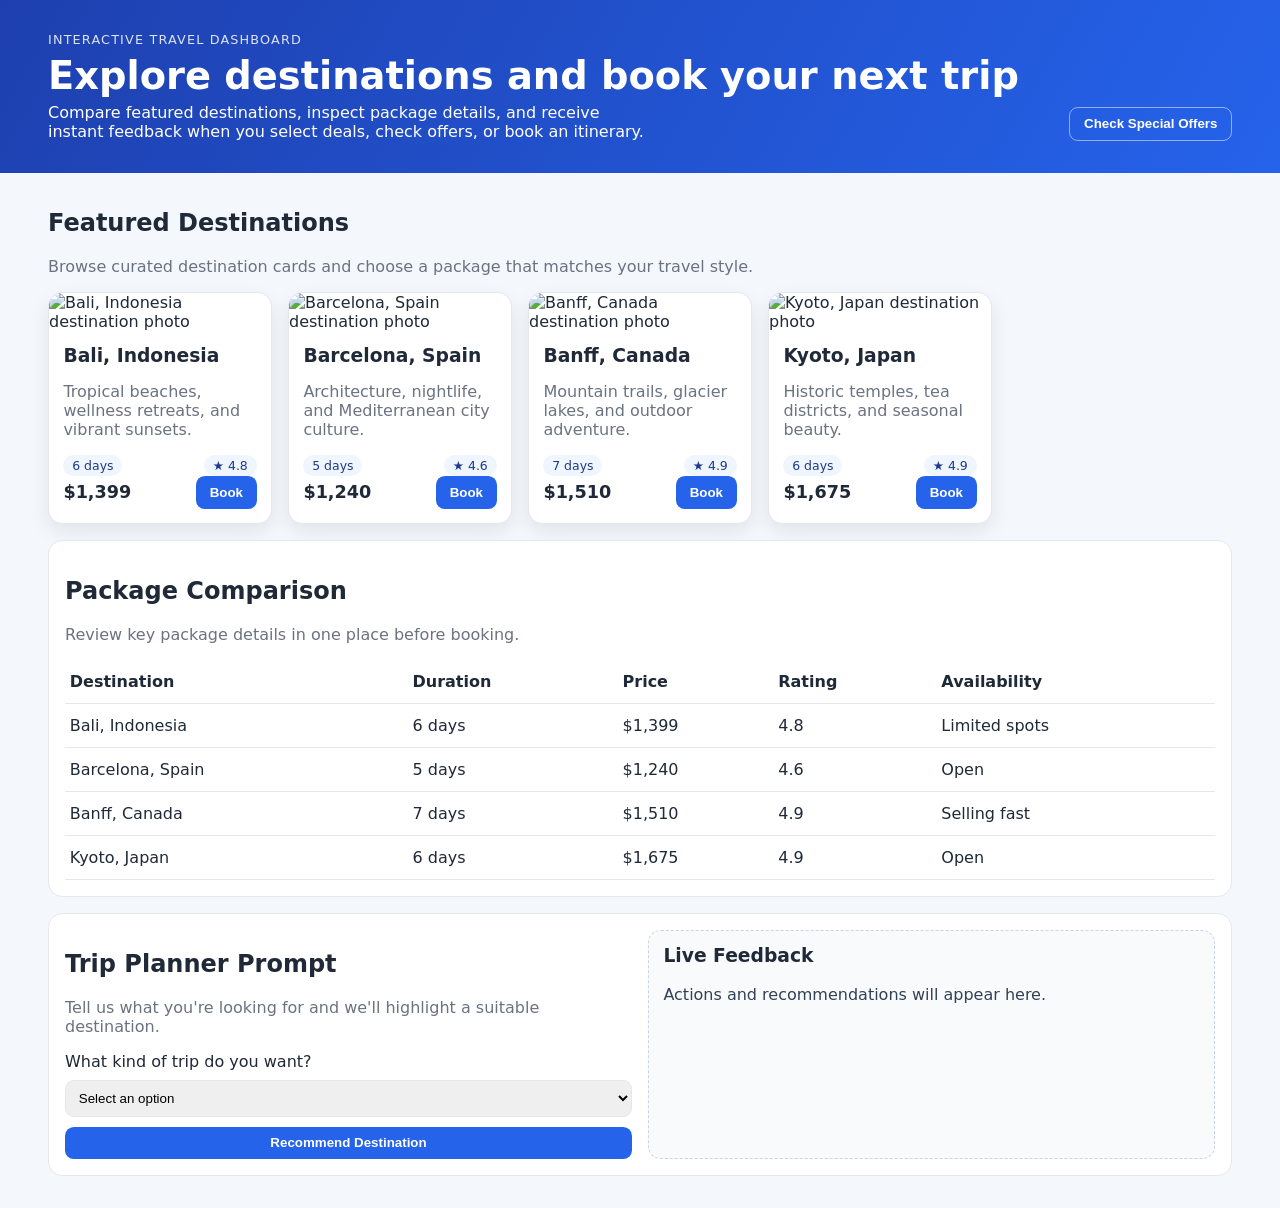
==== index.html @ a865fca1 "Merge branch 'main' into codex/create-interactive-travel-dashboard-ui-1hucuh" ====
<!DOCTYPE html>
<html lang="en">
  <head>
    <meta charset="UTF-8" />
    <meta name="viewport" content="width=device-width, initial-scale=1.0" />
    <title>Interactive Travel Dashboard</title>
    <link rel="stylesheet" href="styles.css" />
  </head>
  <body>
    <header class="hero">
      <div>
        <p class="eyebrow">Interactive Travel Dashboard</p>
        <h1>Explore destinations and book your next trip</h1>
        <p>
          Compare featured destinations, inspect package details, and receive instant
          feedback when you select deals, check offers, or book an itinerary.
        </p>
      </div>
      <button id="refresh-offers" class="btn btn-outline">Check Special Offers</button>
    </header>

    <main class="layout">
      <section>
        <h2>Featured Destinations</h2>
        <p class="section-copy">
          Browse curated destination cards and choose a package that matches your travel style.
        </p>
        <div id="destination-grid" class="card-grid" aria-live="polite"></div>
      </section>

      <section class="panel">
        <h2>Package Comparison</h2>
        <p class="section-copy">Review key package details in one place before booking.</p>
        <div class="table-wrap">
          <table>
            <thead>
              <tr>
                <th>Destination</th>
                <th>Duration</th>
                <th>Price</th>
                <th>Rating</th>
                <th>Availability</th>
              </tr>
            </thead>
            <tbody id="package-table-body"></tbody>
          </table>
        </div>
      </section>

      <section class="panel split">
        <div>
          <h2>Trip Planner Prompt</h2>
          <p class="section-copy">
            Tell us what you're looking for and we'll highlight a suitable destination.
          </p>
          <form id="prompt-form" class="prompt-form">
            <label for="travel-mood">What kind of trip do you want?</label>
            <select id="travel-mood" required>
              <option value="">Select an option</option>
              <option value="beach">Relaxing beach escape</option>
              <option value="city">City exploration</option>
              <option value="nature">Nature and adventure</option>
              <option value="culture">Cultural immersion</option>
            </select>
            <button type="submit" class="btn">Recommend Destination</button>
          </form>
        </div>
        <aside id="feedback" class="feedback" aria-live="polite">
          <h3>Live Feedback</h3>
          <p>Actions and recommendations will appear here.</p>
        </aside>
      </section>
    </main>

    <template id="destination-template">
      <article class="card">
        <img alt="" loading="lazy" />
        <div class="card-content">
          <h3></h3>
          <p class="card-description"></p>
          <div class="meta-row">
            <span class="pill duration"></span>
            <span class="pill rating"></span>
          </div>
          <div class="price-row">
            <strong class="price"></strong>
            <button class="btn book-btn" type="button">Book</button>
          </div>
        </div>
      </article>
    </template>

    <script src="script.js"></script>
  </body>
</html>
---- styles.css ----
:root {
  color-scheme: light;
  --bg: #f4f7fb;
  --panel: #ffffff;
  --primary: #2563eb;
  --primary-strong: #1d4ed8;
  --text: #1f2937;
  --muted: #6b7280;
  --border: #e5e7eb;
  --success: #15803d;
}

* {
  box-sizing: border-box;
}

body {
  margin: 0;
  font-family: Inter, system-ui, -apple-system, Segoe UI, Roboto, sans-serif;
  background: var(--bg);
  color: var(--text);
}

.hero {
  background: linear-gradient(120deg, #1e40af, #2563eb);
  color: #fff;
  padding: 2rem clamp(1rem, 4vw, 3rem);
  display: flex;
  justify-content: space-between;
  gap: 1rem;
  align-items: end;
}

.eyebrow {
  margin: 0;
  text-transform: uppercase;
  letter-spacing: 0.09em;
  opacity: 0.85;
  font-size: 0.8rem;
}

.hero h1 {
  margin: 0.35rem 0;
  font-size: clamp(1.4rem, 4vw, 2.4rem);
}

.hero p {
  margin: 0;
  max-width: 60ch;
}

.layout {
  display: grid;
  grid-template-columns: 1fr;
  gap: 1rem;
  padding: 1rem clamp(1rem, 4vw, 3rem) 2rem;
}

.section-copy {
  margin-top: 0;
  color: var(--muted);
}

.card-grid {
  display: grid;
  grid-template-columns: repeat(auto-fill, minmax(220px, 1fr));
  gap: 1rem;
}

.card {
  background: var(--panel);
  border: 1px solid var(--border);
  border-radius: 0.9rem;
  overflow: hidden;
  box-shadow: 0 8px 20px rgba(15, 23, 42, 0.08);
}

.card img {
  width: 100%;
  height: 150px;
  object-fit: cover;
}

.card-content {
  padding: 0.9rem;
}

.card h3 {
  margin: 0;
}

.card-description {
  color: var(--muted);
  min-height: 2.5rem;
}

.meta-row,
.price-row {
  display: flex;
  justify-content: space-between;
  align-items: center;
  gap: 0.4rem;
}

.pill {
  background: #eff6ff;
  color: #1e3a8a;
  border-radius: 999px;
  font-size: 0.78rem;
  padding: 0.18rem 0.55rem;
}

.price {
  font-size: 1.1rem;
}

.btn {
  border: none;
  cursor: pointer;
  background: var(--primary);
  color: #fff;
  border-radius: 0.55rem;
  padding: 0.55rem 0.85rem;
  font-weight: 600;
}

.btn:hover {
  background: var(--primary-strong);
}

.btn-outline {
  background: transparent;
  border: 1px solid rgba(255, 255, 255, 0.5);
}

.btn-outline:hover {
  background: rgba(255, 255, 255, 0.1);
}

.panel {
  background: var(--panel);
  border-radius: 0.9rem;
  border: 1px solid var(--border);
  padding: 1rem;
}

.table-wrap {
  overflow-x: auto;
}

table {
  width: 100%;
  border-collapse: collapse;
}

th,
td {
  text-align: left;
  border-bottom: 1px solid var(--border);
  padding: 0.75rem 0.3rem;
}

.split {
  display: grid;
  grid-template-columns: repeat(auto-fit, minmax(250px, 1fr));
  gap: 1rem;
}

.prompt-form {
  display: grid;
  gap: 0.6rem;
}

select {
  padding: 0.55rem;
  border-radius: 0.55rem;
  border: 1px solid var(--border);
}

.feedback {
  background: #f8fafc;
  border: 1px dashed #cbd5e1;
  border-radius: 0.8rem;
  padding: 0.9rem;
}

.feedback h3 {
  margin-top: 0;
}

.feedback p {
  margin-bottom: 0;
  color: #334155;
}

.highlight {
  outline: 3px solid #fde68a;
  transform: translateY(-2px);
  transition: transform 120ms ease;
}

.success {
  color: var(--success);
  font-weight: 600;
}

@media (max-width: 620px) {
  .hero {
    align-items: start;
    flex-direction: column;
  }
}
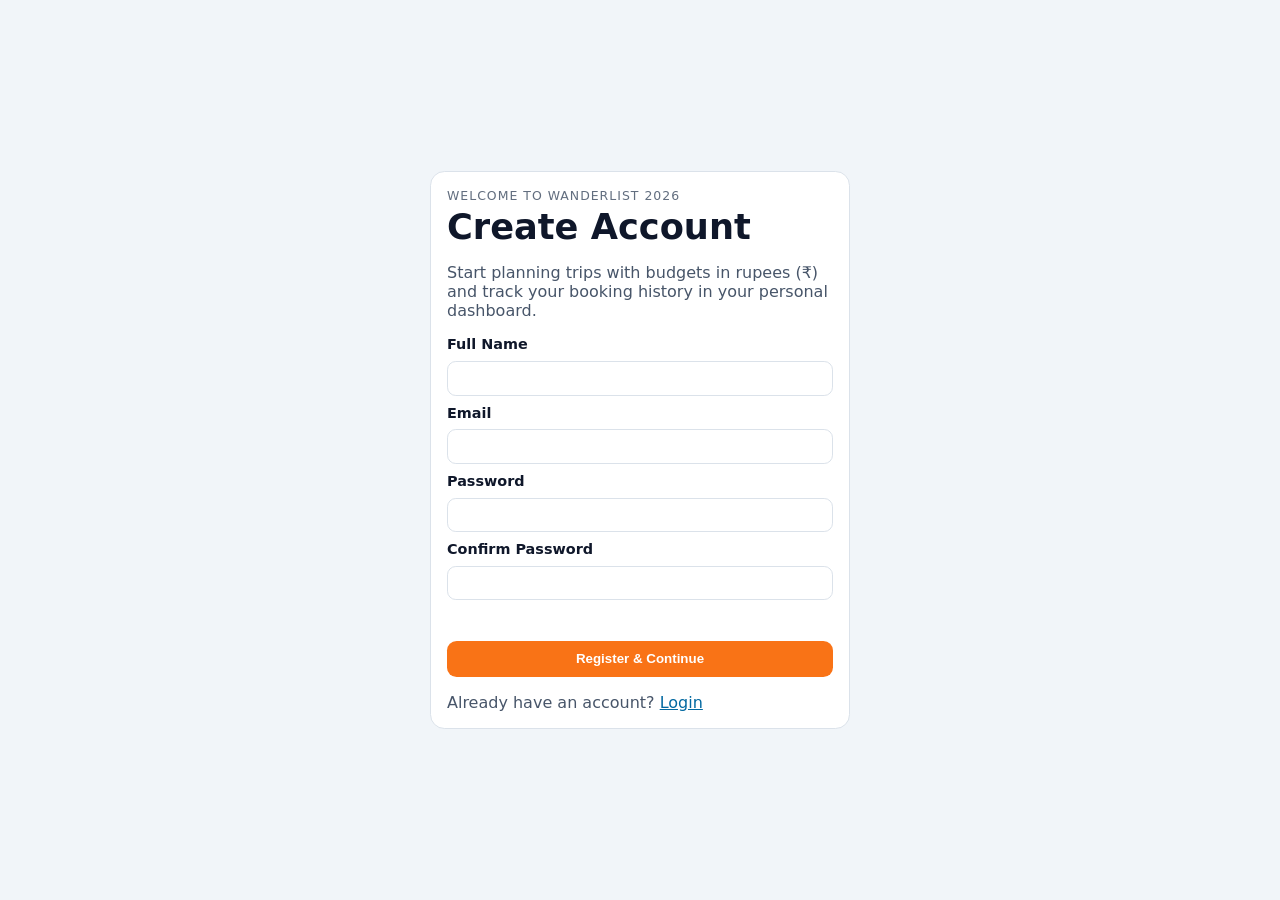
==== commit 4d430526: "Make register-first flow and auto-redirect to dashboard" ====
--- a/index.html
+++ b/index.html
@@ -3,93 +3,36 @@
   <head>
     <meta charset="UTF-8" />
     <meta name="viewport" content="width=device-width, initial-scale=1.0" />
-    <title>Interactive Travel Dashboard</title>
+    <title>WanderList 2026 - Register</title>
     <link rel="stylesheet" href="styles.css" />
   </head>
-  <body>
-    <header class="hero">
-      <div>
-        <p class="eyebrow">Interactive Travel Dashboard</p>
-        <h1>Explore destinations and book your next trip</h1>
-        <p>
-          Compare featured destinations, inspect package details, and receive instant
-          feedback when you select deals, check offers, or book an itinerary.
-        </p>
-      </div>
-      <button id="refresh-offers" class="btn btn-outline">Check Special Offers</button>
-    </header>
+  <body class="auth-page">
+    <main class="auth-card">
+      <p class="eyebrow">Welcome to WanderList 2026</p>
+      <h1>Create Account</h1>
+      <p>
+        Start planning trips with budgets in rupees (₹) and track your booking history in your
+        personal dashboard.
+      </p>
+      <form id="register-form" class="auth-form" novalidate>
+        <label for="name">Full Name</label>
+        <input id="name" name="name" required />
 
-    <main class="layout">
-      <section>
-        <h2>Featured Destinations</h2>
-        <p class="section-copy">
-          Browse curated destination cards and choose a package that matches your travel style.
-        </p>
-        <div id="destination-grid" class="card-grid" aria-live="polite"></div>
-      </section>
+        <label for="email">Email</label>
+        <input id="email" name="email" type="email" required />
 
-      <section class="panel">
-        <h2>Package Comparison</h2>
-        <p class="section-copy">Review key package details in one place before booking.</p>
-        <div class="table-wrap">
-          <table>
-            <thead>
-              <tr>
-                <th>Destination</th>
-                <th>Duration</th>
-                <th>Price</th>
-                <th>Rating</th>
-                <th>Availability</th>
-              </tr>
-            </thead>
-            <tbody id="package-table-body"></tbody>
-          </table>
-        </div>
-      </section>
+        <label for="password">Password</label>
+        <input id="password" name="password" type="password" minlength="6" required />
 
-      <section class="panel split">
-        <div>
-          <h2>Trip Planner Prompt</h2>
-          <p class="section-copy">
-            Tell us what you're looking for and we'll highlight a suitable destination.
-          </p>
-          <form id="prompt-form" class="prompt-form">
-            <label for="travel-mood">What kind of trip do you want?</label>
-            <select id="travel-mood" required>
-              <option value="">Select an option</option>
-              <option value="beach">Relaxing beach escape</option>
-              <option value="city">City exploration</option>
-              <option value="nature">Nature and adventure</option>
-              <option value="culture">Cultural immersion</option>
-            </select>
-            <button type="submit" class="btn">Recommend Destination</button>
-          </form>
-        </div>
-        <aside id="feedback" class="feedback" aria-live="polite">
-          <h3>Live Feedback</h3>
-          <p>Actions and recommendations will appear here.</p>
-        </aside>
-      </section>
+        <label for="confirm-password">Confirm Password</label>
+        <input id="confirm-password" name="confirmPassword" type="password" minlength="6" required />
+
+        <p id="auth-error" class="error-message" aria-live="polite"></p>
+        <button class="btn-add" type="submit">Register & Continue</button>
+      </form>
+      <p class="auth-switch">Already have an account? <a href="login.html">Login</a></p>
     </main>
 
-    <template id="destination-template">
-      <article class="card">
-        <img alt="" loading="lazy" />
-        <div class="card-content">
-          <h3></h3>
-          <p class="card-description"></p>
-          <div class="meta-row">
-            <span class="pill duration"></span>
-            <span class="pill rating"></span>
-          </div>
-          <div class="price-row">
-            <strong class="price"></strong>
-            <button class="btn book-btn" type="button">Book</button>
-          </div>
-        </div>
-      </article>
-    </template>
-
-    <script src="script.js"></script>
+    <script src="auth.js"></script>
   </body>
 </html>
--- a/styles.css
+++ b/styles.css
@@ -1,13 +1,13 @@
 :root {
-  color-scheme: light;
-  --bg: #f4f7fb;
+  --primary: #0ea5e9;
+  --accent: #f97316;
+  --bg: #f1f5f9;
   --panel: #ffffff;
-  --primary: #2563eb;
-  --primary-strong: #1d4ed8;
-  --text: #1f2937;
-  --muted: #6b7280;
-  --border: #e5e7eb;
-  --success: #15803d;
+  --text: #0f172a;
+  --muted: #475569;
+  --border: #dbe2ea;
+  --error: #dc2626;
+  --success-bg: #ecfeff;
 }
 
 * {
@@ -16,197 +16,302 @@
 
 body {
   margin: 0;
-  font-family: Inter, system-ui, -apple-system, Segoe UI, Roboto, sans-serif;
   background: var(--bg);
   color: var(--text);
-}
-
-.hero {
-  background: linear-gradient(120deg, #1e40af, #2563eb);
+  font-family: Inter, system-ui, -apple-system, Segoe UI, Roboto, sans-serif;
+}
+
+.landing {
+  min-height: 100vh;
+  display: grid;
+  place-content: center;
+  gap: 0.75rem;
+  text-align: center;
+  padding: 1rem;
+}
+
+.landing-copy {
+  margin: 0;
+  color: var(--muted);
+}
+
+.landing-actions {
+  display: flex;
+  justify-content: center;
+  gap: 0.6rem;
+}
+
+.btn-link {
+  background: var(--accent);
   color: #fff;
-  padding: 2rem clamp(1rem, 4vw, 3rem);
-  display: flex;
-  justify-content: space-between;
-  gap: 1rem;
-  align-items: end;
-}
-
-.eyebrow {
-  margin: 0;
-  text-transform: uppercase;
-  letter-spacing: 0.09em;
-  opacity: 0.85;
-  font-size: 0.8rem;
-}
-
-.hero h1 {
-  margin: 0.35rem 0;
-  font-size: clamp(1.4rem, 4vw, 2.4rem);
-}
-
-.hero p {
-  margin: 0;
-  max-width: 60ch;
-}
-
-.layout {
-  display: grid;
-  grid-template-columns: 1fr;
-  gap: 1rem;
-  padding: 1rem clamp(1rem, 4vw, 3rem) 2rem;
-}
-
-.section-copy {
-  margin-top: 0;
-  color: var(--muted);
-}
-
-.card-grid {
-  display: grid;
-  grid-template-columns: repeat(auto-fill, minmax(220px, 1fr));
-  gap: 1rem;
-}
-
-.card {
+  text-decoration: none;
+  border: none;
+  border-radius: 0.6rem;
+  padding: 0.5rem 0.9rem;
+  font-weight: 700;
+  cursor: pointer;
+}
+
+.btn-link-outline {
+  background: transparent;
+  color: #fff;
+  border: 1px solid rgba(255, 255, 255, 0.7);
+}
+
+.auth-page {
+  min-height: 100vh;
+  display: grid;
+  place-content: center;
+  padding: 1rem;
+}
+
+.auth-card {
+  width: min(420px, 95vw);
   background: var(--panel);
   border: 1px solid var(--border);
   border-radius: 0.9rem;
-  overflow: hidden;
-  box-shadow: 0 8px 20px rgba(15, 23, 42, 0.08);
-}
-
-.card img {
-  width: 100%;
-  height: 150px;
-  object-fit: cover;
-}
-
-.card-content {
-  padding: 0.9rem;
-}
-
-.card h3 {
-  margin: 0;
-}
-
-.card-description {
-  color: var(--muted);
-  min-height: 2.5rem;
-}
-
-.meta-row,
-.price-row {
+  padding: 1rem;
+}
+
+.auth-card p {
+  color: var(--muted);
+}
+
+.auth-form {
+  display: grid;
+  gap: 0.55rem;
+}
+
+.auth-switch {
+  margin-bottom: 0;
+}
+
+.auth-switch a {
+  color: #0369a1;
+}
+
+.app-header {
+  background: linear-gradient(130deg, #0284c7, #0ea5e9);
+  color: #fff;
+  padding: 1.25rem clamp(1rem, 4vw, 2.5rem);
+  display: flex;
+  align-items: end;
+  justify-content: space-between;
+  gap: 1rem;
+}
+
+.welcome-user {
+  margin: 0.2rem 0 0;
+  opacity: 0.9;
+}
+
+.eyebrow {
+  margin: 0;
+  text-transform: uppercase;
+  letter-spacing: 0.08em;
+  font-size: 0.78rem;
+  opacity: 0.85;
+}
+
+h1 {
+  margin: 0.2rem 0 0;
+  font-size: clamp(1.5rem, 4vw, 2.2rem);
+}
+
+.header-tools {
+  display: grid;
+  gap: 0.6rem;
+  width: min(420px, 100%);
+}
+
+.search-group {
+  display: grid;
+  gap: 0.25rem;
+  font-size: 0.86rem;
+}
+
+.search-group input {
+  border: 1px solid #bfdbfe;
+  border-radius: 0.6rem;
+  padding: 0.55rem;
+  color: var(--text);
+}
+
+.stats {
+  display: flex;
+  gap: 0.8rem;
+  flex-wrap: wrap;
+}
+
+.stats p {
+  margin: 0;
+  background: rgba(255, 255, 255, 0.16);
+  border: 1px solid rgba(255, 255, 255, 0.32);
+  border-radius: 999px;
+  padding: 0.35rem 0.7rem;
+  font-size: 0.9rem;
+}
+
+.dashboard {
+  display: grid;
+  grid-template-columns: minmax(260px, 320px) 1fr;
+  gap: 1rem;
+  padding: 1rem clamp(1rem, 4vw, 2.5rem) 0.8rem;
+}
+
+.panel {
+  background: var(--panel);
+  border: 1px solid var(--border);
+  border-radius: 0.9rem;
+  padding: 1rem;
+}
+
+.history-panel {
+  margin: 0 clamp(1rem, 4vw, 2.5rem) 0.8rem;
+}
+
+.history-list {
+  margin: 0;
+  padding-left: 1.2rem;
+  color: var(--text);
+}
+
+.history-list li {
+  padding: 0.2rem 0;
+}
+
+#trip-form {
+  display: grid;
+  gap: 0.55rem;
+}
+
+label {
+  font-weight: 600;
+  font-size: 0.9rem;
+}
+
+input,
+select {
+  border: 1px solid var(--border);
+  border-radius: 0.55rem;
+  padding: 0.55rem;
+}
+
+.btn-add {
+  margin-top: 0.25rem;
+  background: var(--accent);
+  border: none;
+  color: #fff;
+  border-radius: 0.6rem;
+  padding: 0.65rem;
+  font-weight: 700;
+  cursor: pointer;
+}
+
+.error-message {
+  min-height: 1.2rem;
+  margin: 0;
+  color: var(--error);
+  font-size: 0.86rem;
+}
+
+.list-header {
+  display: flex;
+  justify-content: space-between;
+  gap: 1rem;
+  align-items: baseline;
+}
+
+.hint {
+  margin: 0;
+  color: var(--muted);
+  font-size: 0.88rem;
+}
+
+.empty-state {
+  background: #fff7ed;
+  border: 1px dashed #fdba74;
+  border-radius: 0.7rem;
+  padding: 0.8rem;
+  color: #9a3412;
+  margin-bottom: 0.8rem;
+}
+
+.trip-grid {
+  display: grid;
+  gap: 0.8rem;
+  grid-template-columns: repeat(auto-fill, minmax(220px, 1fr));
+}
+
+.trip-card {
+  border: 1px solid var(--border);
+  border-radius: 0.8rem;
+  padding: 0.8rem;
+  background: #fff;
+}
+
+.trip-card.visited {
+  background: var(--success-bg);
+  border-color: #67e8f9;
+}
+
+.trip-card header h3 {
+  margin: 0;
+}
+
+.trip-date {
+  margin: 0.2rem 0 0;
+  color: var(--muted);
+  font-size: 0.88rem;
+}
+
+.trip-meta p {
+  margin: 0.3rem 0;
+}
+
+.trip-meta span {
+  color: var(--muted);
+}
+
+.trip-card footer {
+  margin-top: 0.7rem;
   display: flex;
   justify-content: space-between;
   align-items: center;
-  gap: 0.4rem;
-}
-
-.pill {
-  background: #eff6ff;
-  color: #1e3a8a;
-  border-radius: 999px;
-  font-size: 0.78rem;
-  padding: 0.18rem 0.55rem;
-}
-
-.price {
-  font-size: 1.1rem;
-}
-
-.btn {
-  border: none;
+}
+
+.visited-toggle {
+  display: inline-flex;
+  align-items: center;
+  gap: 0.35rem;
+  font-size: 0.86rem;
+  font-weight: 500;
+}
+
+.delete-btn {
+  background: transparent;
+  border: 1px solid #fecaca;
+  color: #b91c1c;
+  border-radius: 0.5rem;
+  padding: 0.3rem 0.45rem;
   cursor: pointer;
-  background: var(--primary);
-  color: #fff;
-  border-radius: 0.55rem;
-  padding: 0.55rem 0.85rem;
-  font-weight: 600;
-}
-
-.btn:hover {
-  background: var(--primary-strong);
-}
-
-.btn-outline {
-  background: transparent;
-  border: 1px solid rgba(255, 255, 255, 0.5);
-}
-
-.btn-outline:hover {
-  background: rgba(255, 255, 255, 0.1);
-}
-
-.panel {
-  background: var(--panel);
-  border-radius: 0.9rem;
-  border: 1px solid var(--border);
-  padding: 1rem;
-}
-
-.table-wrap {
-  overflow-x: auto;
-}
-
-table {
-  width: 100%;
-  border-collapse: collapse;
-}
-
-th,
-td {
-  text-align: left;
-  border-bottom: 1px solid var(--border);
-  padding: 0.75rem 0.3rem;
-}
-
-.split {
-  display: grid;
-  grid-template-columns: repeat(auto-fit, minmax(250px, 1fr));
-  gap: 1rem;
-}
-
-.prompt-form {
-  display: grid;
-  gap: 0.6rem;
-}
-
-select {
-  padding: 0.55rem;
-  border-radius: 0.55rem;
-  border: 1px solid var(--border);
-}
-
-.feedback {
-  background: #f8fafc;
-  border: 1px dashed #cbd5e1;
-  border-radius: 0.8rem;
-  padding: 0.9rem;
-}
-
-.feedback h3 {
-  margin-top: 0;
-}
-
-.feedback p {
-  margin-bottom: 0;
-  color: #334155;
-}
-
-.highlight {
-  outline: 3px solid #fde68a;
-  transform: translateY(-2px);
-  transition: transform 120ms ease;
-}
-
-.success {
-  color: var(--success);
-  font-weight: 600;
-}
-
-@media (max-width: 620px) {
-  .hero {
+}
+
+.budget-summary {
+  margin: 0 1rem 1.2rem;
+  padding: 0.9rem 1rem;
+  background: #e0f2fe;
+  border: 1px solid #bae6fd;
+  border-radius: 0.7rem;
+}
+
+@media (max-width: 860px) {
+  .app-header {
     align-items: start;
     flex-direction: column;
   }
-}
+
+  .dashboard {
+    grid-template-columns: 1fr;
+  }
+}
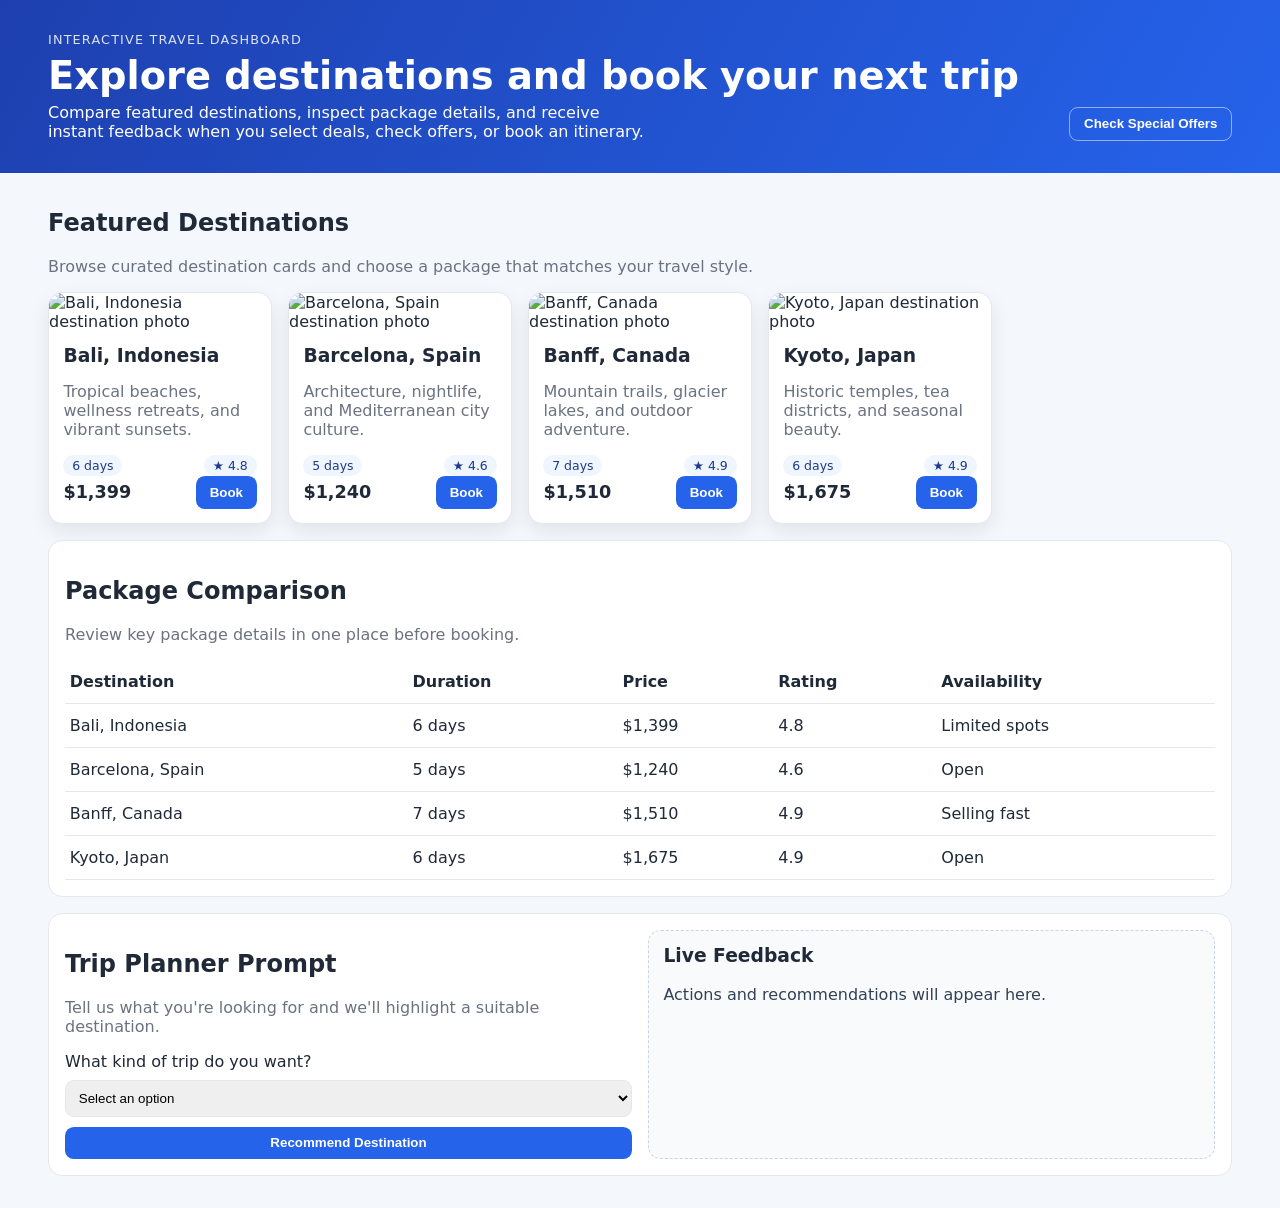
==== commit df9fb027: "Merge branch 'main' into codex/create-interactive-travel-dashboard-ui-kpdls3" ====
--- a/index.html
+++ b/index.html
@@ -3,36 +3,93 @@
   <head>
     <meta charset="UTF-8" />
     <meta name="viewport" content="width=device-width, initial-scale=1.0" />
-    <title>WanderList 2026 - Register</title>
+    <title>Interactive Travel Dashboard</title>
     <link rel="stylesheet" href="styles.css" />
   </head>
-  <body class="auth-page">
-    <main class="auth-card">
-      <p class="eyebrow">Welcome to WanderList 2026</p>
-      <h1>Create Account</h1>
-      <p>
-        Start planning trips with budgets in rupees (₹) and track your booking history in your
-        personal dashboard.
-      </p>
-      <form id="register-form" class="auth-form" novalidate>
-        <label for="name">Full Name</label>
-        <input id="name" name="name" required />
+  <body>
+    <header class="hero">
+      <div>
+        <p class="eyebrow">Interactive Travel Dashboard</p>
+        <h1>Explore destinations and book your next trip</h1>
+        <p>
+          Compare featured destinations, inspect package details, and receive instant
+          feedback when you select deals, check offers, or book an itinerary.
+        </p>
+      </div>
+      <button id="refresh-offers" class="btn btn-outline">Check Special Offers</button>
+    </header>
 
-        <label for="email">Email</label>
-        <input id="email" name="email" type="email" required />
+    <main class="layout">
+      <section>
+        <h2>Featured Destinations</h2>
+        <p class="section-copy">
+          Browse curated destination cards and choose a package that matches your travel style.
+        </p>
+        <div id="destination-grid" class="card-grid" aria-live="polite"></div>
+      </section>
 
-        <label for="password">Password</label>
-        <input id="password" name="password" type="password" minlength="6" required />
+      <section class="panel">
+        <h2>Package Comparison</h2>
+        <p class="section-copy">Review key package details in one place before booking.</p>
+        <div class="table-wrap">
+          <table>
+            <thead>
+              <tr>
+                <th>Destination</th>
+                <th>Duration</th>
+                <th>Price</th>
+                <th>Rating</th>
+                <th>Availability</th>
+              </tr>
+            </thead>
+            <tbody id="package-table-body"></tbody>
+          </table>
+        </div>
+      </section>
 
-        <label for="confirm-password">Confirm Password</label>
-        <input id="confirm-password" name="confirmPassword" type="password" minlength="6" required />
-
-        <p id="auth-error" class="error-message" aria-live="polite"></p>
-        <button class="btn-add" type="submit">Register & Continue</button>
-      </form>
-      <p class="auth-switch">Already have an account? <a href="login.html">Login</a></p>
+      <section class="panel split">
+        <div>
+          <h2>Trip Planner Prompt</h2>
+          <p class="section-copy">
+            Tell us what you're looking for and we'll highlight a suitable destination.
+          </p>
+          <form id="prompt-form" class="prompt-form">
+            <label for="travel-mood">What kind of trip do you want?</label>
+            <select id="travel-mood" required>
+              <option value="">Select an option</option>
+              <option value="beach">Relaxing beach escape</option>
+              <option value="city">City exploration</option>
+              <option value="nature">Nature and adventure</option>
+              <option value="culture">Cultural immersion</option>
+            </select>
+            <button type="submit" class="btn">Recommend Destination</button>
+          </form>
+        </div>
+        <aside id="feedback" class="feedback" aria-live="polite">
+          <h3>Live Feedback</h3>
+          <p>Actions and recommendations will appear here.</p>
+        </aside>
+      </section>
     </main>
 
-    <script src="auth.js"></script>
+    <template id="destination-template">
+      <article class="card">
+        <img alt="" loading="lazy" />
+        <div class="card-content">
+          <h3></h3>
+          <p class="card-description"></p>
+          <div class="meta-row">
+            <span class="pill duration"></span>
+            <span class="pill rating"></span>
+          </div>
+          <div class="price-row">
+            <strong class="price"></strong>
+            <button class="btn book-btn" type="button">Book</button>
+          </div>
+        </div>
+      </article>
+    </template>
+
+    <script src="script.js"></script>
   </body>
 </html>
--- a/styles.css
+++ b/styles.css
@@ -1,13 +1,13 @@
 :root {
-  --primary: #0ea5e9;
-  --accent: #f97316;
-  --bg: #f1f5f9;
+  color-scheme: light;
+  --bg: #f4f7fb;
   --panel: #ffffff;
-  --text: #0f172a;
-  --muted: #475569;
-  --border: #dbe2ea;
-  --error: #dc2626;
-  --success-bg: #ecfeff;
+  --primary: #2563eb;
+  --primary-strong: #1d4ed8;
+  --text: #1f2937;
+  --muted: #6b7280;
+  --border: #e5e7eb;
+  --success: #15803d;
 }
 
 * {
@@ -16,302 +16,197 @@
 
 body {
   margin: 0;
+  font-family: Inter, system-ui, -apple-system, Segoe UI, Roboto, sans-serif;
   background: var(--bg);
   color: var(--text);
-  font-family: Inter, system-ui, -apple-system, Segoe UI, Roboto, sans-serif;
-}
-
-.landing {
-  min-height: 100vh;
-  display: grid;
-  place-content: center;
-  gap: 0.75rem;
-  text-align: center;
-  padding: 1rem;
-}
-
-.landing-copy {
-  margin: 0;
+}
+
+.hero {
+  background: linear-gradient(120deg, #1e40af, #2563eb);
+  color: #fff;
+  padding: 2rem clamp(1rem, 4vw, 3rem);
+  display: flex;
+  justify-content: space-between;
+  gap: 1rem;
+  align-items: end;
+}
+
+.eyebrow {
+  margin: 0;
+  text-transform: uppercase;
+  letter-spacing: 0.09em;
+  opacity: 0.85;
+  font-size: 0.8rem;
+}
+
+.hero h1 {
+  margin: 0.35rem 0;
+  font-size: clamp(1.4rem, 4vw, 2.4rem);
+}
+
+.hero p {
+  margin: 0;
+  max-width: 60ch;
+}
+
+.layout {
+  display: grid;
+  grid-template-columns: 1fr;
+  gap: 1rem;
+  padding: 1rem clamp(1rem, 4vw, 3rem) 2rem;
+}
+
+.section-copy {
+  margin-top: 0;
   color: var(--muted);
 }
 
-.landing-actions {
-  display: flex;
-  justify-content: center;
-  gap: 0.6rem;
-}
-
-.btn-link {
-  background: var(--accent);
-  color: #fff;
-  text-decoration: none;
-  border: none;
-  border-radius: 0.6rem;
-  padding: 0.5rem 0.9rem;
-  font-weight: 700;
-  cursor: pointer;
-}
-
-.btn-link-outline {
-  background: transparent;
-  color: #fff;
-  border: 1px solid rgba(255, 255, 255, 0.7);
-}
-
-.auth-page {
-  min-height: 100vh;
-  display: grid;
-  place-content: center;
-  padding: 1rem;
-}
-
-.auth-card {
-  width: min(420px, 95vw);
+.card-grid {
+  display: grid;
+  grid-template-columns: repeat(auto-fill, minmax(220px, 1fr));
+  gap: 1rem;
+}
+
+.card {
   background: var(--panel);
   border: 1px solid var(--border);
   border-radius: 0.9rem;
-  padding: 1rem;
-}
-
-.auth-card p {
+  overflow: hidden;
+  box-shadow: 0 8px 20px rgba(15, 23, 42, 0.08);
+}
+
+.card img {
+  width: 100%;
+  height: 150px;
+  object-fit: cover;
+}
+
+.card-content {
+  padding: 0.9rem;
+}
+
+.card h3 {
+  margin: 0;
+}
+
+.card-description {
   color: var(--muted);
-}
-
-.auth-form {
-  display: grid;
-  gap: 0.55rem;
-}
-
-.auth-switch {
-  margin-bottom: 0;
-}
-
-.auth-switch a {
-  color: #0369a1;
-}
-
-.app-header {
-  background: linear-gradient(130deg, #0284c7, #0ea5e9);
-  color: #fff;
-  padding: 1.25rem clamp(1rem, 4vw, 2.5rem);
-  display: flex;
-  align-items: end;
-  justify-content: space-between;
-  gap: 1rem;
-}
-
-.welcome-user {
-  margin: 0.2rem 0 0;
-  opacity: 0.9;
-}
-
-.eyebrow {
-  margin: 0;
-  text-transform: uppercase;
-  letter-spacing: 0.08em;
-  font-size: 0.78rem;
-  opacity: 0.85;
-}
-
-h1 {
-  margin: 0.2rem 0 0;
-  font-size: clamp(1.5rem, 4vw, 2.2rem);
-}
-
-.header-tools {
-  display: grid;
-  gap: 0.6rem;
-  width: min(420px, 100%);
-}
-
-.search-group {
-  display: grid;
-  gap: 0.25rem;
-  font-size: 0.86rem;
-}
-
-.search-group input {
-  border: 1px solid #bfdbfe;
-  border-radius: 0.6rem;
-  padding: 0.55rem;
-  color: var(--text);
-}
-
-.stats {
-  display: flex;
-  gap: 0.8rem;
-  flex-wrap: wrap;
-}
-
-.stats p {
-  margin: 0;
-  background: rgba(255, 255, 255, 0.16);
-  border: 1px solid rgba(255, 255, 255, 0.32);
-  border-radius: 999px;
-  padding: 0.35rem 0.7rem;
-  font-size: 0.9rem;
-}
-
-.dashboard {
-  display: grid;
-  grid-template-columns: minmax(260px, 320px) 1fr;
-  gap: 1rem;
-  padding: 1rem clamp(1rem, 4vw, 2.5rem) 0.8rem;
-}
-
-.panel {
-  background: var(--panel);
-  border: 1px solid var(--border);
-  border-radius: 0.9rem;
-  padding: 1rem;
-}
-
-.history-panel {
-  margin: 0 clamp(1rem, 4vw, 2.5rem) 0.8rem;
-}
-
-.history-list {
-  margin: 0;
-  padding-left: 1.2rem;
-  color: var(--text);
-}
-
-.history-list li {
-  padding: 0.2rem 0;
-}
-
-#trip-form {
-  display: grid;
-  gap: 0.55rem;
-}
-
-label {
-  font-weight: 600;
-  font-size: 0.9rem;
-}
-
-input,
-select {
-  border: 1px solid var(--border);
-  border-radius: 0.55rem;
-  padding: 0.55rem;
-}
-
-.btn-add {
-  margin-top: 0.25rem;
-  background: var(--accent);
-  border: none;
-  color: #fff;
-  border-radius: 0.6rem;
-  padding: 0.65rem;
-  font-weight: 700;
-  cursor: pointer;
-}
-
-.error-message {
-  min-height: 1.2rem;
-  margin: 0;
-  color: var(--error);
-  font-size: 0.86rem;
-}
-
-.list-header {
-  display: flex;
-  justify-content: space-between;
-  gap: 1rem;
-  align-items: baseline;
-}
-
-.hint {
-  margin: 0;
-  color: var(--muted);
-  font-size: 0.88rem;
-}
-
-.empty-state {
-  background: #fff7ed;
-  border: 1px dashed #fdba74;
-  border-radius: 0.7rem;
-  padding: 0.8rem;
-  color: #9a3412;
-  margin-bottom: 0.8rem;
-}
-
-.trip-grid {
-  display: grid;
-  gap: 0.8rem;
-  grid-template-columns: repeat(auto-fill, minmax(220px, 1fr));
-}
-
-.trip-card {
-  border: 1px solid var(--border);
-  border-radius: 0.8rem;
-  padding: 0.8rem;
-  background: #fff;
-}
-
-.trip-card.visited {
-  background: var(--success-bg);
-  border-color: #67e8f9;
-}
-
-.trip-card header h3 {
-  margin: 0;
-}
-
-.trip-date {
-  margin: 0.2rem 0 0;
-  color: var(--muted);
-  font-size: 0.88rem;
-}
-
-.trip-meta p {
-  margin: 0.3rem 0;
-}
-
-.trip-meta span {
-  color: var(--muted);
-}
-
-.trip-card footer {
-  margin-top: 0.7rem;
+  min-height: 2.5rem;
+}
+
+.meta-row,
+.price-row {
   display: flex;
   justify-content: space-between;
   align-items: center;
-}
-
-.visited-toggle {
-  display: inline-flex;
-  align-items: center;
-  gap: 0.35rem;
-  font-size: 0.86rem;
-  font-weight: 500;
-}
-
-.delete-btn {
+  gap: 0.4rem;
+}
+
+.pill {
+  background: #eff6ff;
+  color: #1e3a8a;
+  border-radius: 999px;
+  font-size: 0.78rem;
+  padding: 0.18rem 0.55rem;
+}
+
+.price {
+  font-size: 1.1rem;
+}
+
+.btn {
+  border: none;
+  cursor: pointer;
+  background: var(--primary);
+  color: #fff;
+  border-radius: 0.55rem;
+  padding: 0.55rem 0.85rem;
+  font-weight: 600;
+}
+
+.btn:hover {
+  background: var(--primary-strong);
+}
+
+.btn-outline {
   background: transparent;
-  border: 1px solid #fecaca;
-  color: #b91c1c;
-  border-radius: 0.5rem;
-  padding: 0.3rem 0.45rem;
-  cursor: pointer;
-}
-
-.budget-summary {
-  margin: 0 1rem 1.2rem;
-  padding: 0.9rem 1rem;
-  background: #e0f2fe;
-  border: 1px solid #bae6fd;
-  border-radius: 0.7rem;
-}
-
-@media (max-width: 860px) {
-  .app-header {
+  border: 1px solid rgba(255, 255, 255, 0.5);
+}
+
+.btn-outline:hover {
+  background: rgba(255, 255, 255, 0.1);
+}
+
+.panel {
+  background: var(--panel);
+  border-radius: 0.9rem;
+  border: 1px solid var(--border);
+  padding: 1rem;
+}
+
+.table-wrap {
+  overflow-x: auto;
+}
+
+table {
+  width: 100%;
+  border-collapse: collapse;
+}
+
+th,
+td {
+  text-align: left;
+  border-bottom: 1px solid var(--border);
+  padding: 0.75rem 0.3rem;
+}
+
+.split {
+  display: grid;
+  grid-template-columns: repeat(auto-fit, minmax(250px, 1fr));
+  gap: 1rem;
+}
+
+.prompt-form {
+  display: grid;
+  gap: 0.6rem;
+}
+
+select {
+  padding: 0.55rem;
+  border-radius: 0.55rem;
+  border: 1px solid var(--border);
+}
+
+.feedback {
+  background: #f8fafc;
+  border: 1px dashed #cbd5e1;
+  border-radius: 0.8rem;
+  padding: 0.9rem;
+}
+
+.feedback h3 {
+  margin-top: 0;
+}
+
+.feedback p {
+  margin-bottom: 0;
+  color: #334155;
+}
+
+.highlight {
+  outline: 3px solid #fde68a;
+  transform: translateY(-2px);
+  transition: transform 120ms ease;
+}
+
+.success {
+  color: var(--success);
+  font-weight: 600;
+}
+
+@media (max-width: 620px) {
+  .hero {
     align-items: start;
     flex-direction: column;
   }
-
-  .dashboard {
-    grid-template-columns: 1fr;
-  }
-}
+}
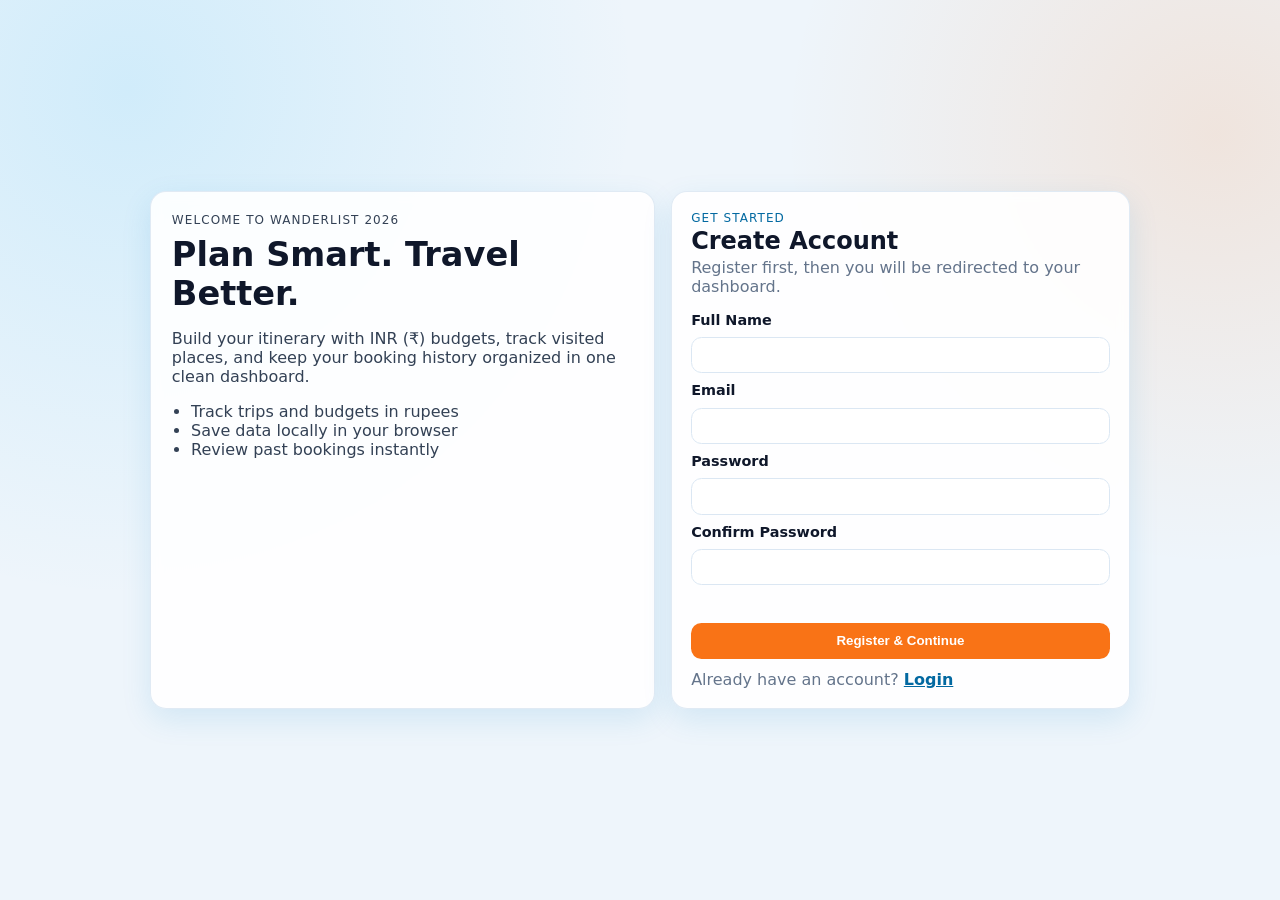
==== commit e6f602be: "Polish UI/UX across auth and dashboard pages" ====
--- a/index.html
+++ b/index.html
@@ -3,93 +3,49 @@
   <head>
     <meta charset="UTF-8" />
     <meta name="viewport" content="width=device-width, initial-scale=1.0" />
-    <title>Interactive Travel Dashboard</title>
+    <title>WanderList 2026 - Register</title>
     <link rel="stylesheet" href="styles.css" />
   </head>
-  <body>
-    <header class="hero">
-      <div>
-        <p class="eyebrow">Interactive Travel Dashboard</p>
-        <h1>Explore destinations and book your next trip</h1>
+  <body class="auth-page">
+    <main class="auth-layout">
+      <section class="auth-hero">
+        <p class="eyebrow">Welcome to WanderList 2026</p>
+        <h1>Plan Smart. Travel Better.</h1>
         <p>
-          Compare featured destinations, inspect package details, and receive instant
-          feedback when you select deals, check offers, or book an itinerary.
+          Build your itinerary with INR (₹) budgets, track visited places, and keep your booking
+          history organized in one clean dashboard.
         </p>
-      </div>
-      <button id="refresh-offers" class="btn btn-outline">Check Special Offers</button>
-    </header>
-
-    <main class="layout">
-      <section>
-        <h2>Featured Destinations</h2>
-        <p class="section-copy">
-          Browse curated destination cards and choose a package that matches your travel style.
-        </p>
-        <div id="destination-grid" class="card-grid" aria-live="polite"></div>
+        <ul>
+          <li>Track trips and budgets in rupees</li>
+          <li>Save data locally in your browser</li>
+          <li>Review past bookings instantly</li>
+        </ul>
       </section>
 
-      <section class="panel">
-        <h2>Package Comparison</h2>
-        <p class="section-copy">Review key package details in one place before booking.</p>
-        <div class="table-wrap">
-          <table>
-            <thead>
-              <tr>
-                <th>Destination</th>
-                <th>Duration</th>
-                <th>Price</th>
-                <th>Rating</th>
-                <th>Availability</th>
-              </tr>
-            </thead>
-            <tbody id="package-table-body"></tbody>
-          </table>
-        </div>
-      </section>
+      <section class="auth-card">
+        <p class="eyebrow">Get Started</p>
+        <h2>Create Account</h2>
+        <p class="muted">Register first, then you will be redirected to your dashboard.</p>
+        <form id="register-form" class="auth-form" novalidate>
+        <label for="name">Full Name</label>
+        <input id="name" name="name" required />
 
-      <section class="panel split">
-        <div>
-          <h2>Trip Planner Prompt</h2>
-          <p class="section-copy">
-            Tell us what you're looking for and we'll highlight a suitable destination.
-          </p>
-          <form id="prompt-form" class="prompt-form">
-            <label for="travel-mood">What kind of trip do you want?</label>
-            <select id="travel-mood" required>
-              <option value="">Select an option</option>
-              <option value="beach">Relaxing beach escape</option>
-              <option value="city">City exploration</option>
-              <option value="nature">Nature and adventure</option>
-              <option value="culture">Cultural immersion</option>
-            </select>
-            <button type="submit" class="btn">Recommend Destination</button>
-          </form>
-        </div>
-        <aside id="feedback" class="feedback" aria-live="polite">
-          <h3>Live Feedback</h3>
-          <p>Actions and recommendations will appear here.</p>
-        </aside>
+        <label for="email">Email</label>
+        <input id="email" name="email" type="email" required />
+
+        <label for="password">Password</label>
+        <input id="password" name="password" type="password" minlength="6" required />
+
+        <label for="confirm-password">Confirm Password</label>
+        <input id="confirm-password" name="confirmPassword" type="password" minlength="6" required />
+
+        <p id="auth-error" class="error-message" aria-live="polite"></p>
+        <button class="btn-add" type="submit">Register & Continue</button>
+      </form>
+        <p class="auth-switch">Already have an account? <a href="login.html">Login</a></p>
       </section>
     </main>
 
-    <template id="destination-template">
-      <article class="card">
-        <img alt="" loading="lazy" />
-        <div class="card-content">
-          <h3></h3>
-          <p class="card-description"></p>
-          <div class="meta-row">
-            <span class="pill duration"></span>
-            <span class="pill rating"></span>
-          </div>
-          <div class="price-row">
-            <strong class="price"></strong>
-            <button class="btn book-btn" type="button">Book</button>
-          </div>
-        </div>
-      </article>
-    </template>
-
-    <script src="script.js"></script>
+    <script src="auth.js"></script>
   </body>
 </html>
--- a/styles.css
+++ b/styles.css
@@ -1,13 +1,15 @@
 :root {
-  color-scheme: light;
-  --bg: #f4f7fb;
+  --primary: #0284c7;
+  --primary-strong: #0369a1;
+  --accent: #f97316;
+  --bg: #eef5fb;
   --panel: #ffffff;
-  --primary: #2563eb;
-  --primary-strong: #1d4ed8;
-  --text: #1f2937;
-  --muted: #6b7280;
-  --border: #e5e7eb;
-  --success: #15803d;
+  --text: #0f172a;
+  --muted: #64748b;
+  --border: #dbe7f3;
+  --error: #dc2626;
+  --success-bg: #ecfeff;
+  --shadow: 0 10px 30px rgba(2, 132, 199, 0.12);
 }
 
 * {
@@ -16,196 +18,333 @@
 
 body {
   margin: 0;
+  background:
+    radial-gradient(circle at 10% 10%, rgba(56, 189, 248, 0.16), transparent 36%),
+    radial-gradient(circle at 95% 15%, rgba(249, 115, 22, 0.13), transparent 30%),
+    var(--bg);
+  color: var(--text);
   font-family: Inter, system-ui, -apple-system, Segoe UI, Roboto, sans-serif;
-  background: var(--bg);
-  color: var(--text);
-}
-
-.hero {
-  background: linear-gradient(120deg, #1e40af, #2563eb);
+}
+
+.muted {
+  color: var(--muted);
+  margin-top: 0;
+}
+
+.auth-page {
+  min-height: 100vh;
+  display: grid;
+  place-content: center;
+  padding: 1rem;
+}
+
+.auth-layout {
+  width: min(980px, 96vw);
+  display: grid;
+  grid-template-columns: 1.1fr 1fr;
+  gap: 1rem;
+  align-items: stretch;
+}
+
+.auth-hero,
+.auth-card {
+  background: rgba(255, 255, 255, 0.9);
+  border: 1px solid rgba(219, 231, 243, 0.85);
+  border-radius: 1rem;
+  box-shadow: var(--shadow);
+  backdrop-filter: blur(6px);
+}
+
+.auth-hero {
+  padding: 1.3rem;
+}
+
+.auth-hero h1 {
+  margin: 0.5rem 0;
+  font-size: clamp(1.4rem, 3.3vw, 2.1rem);
+}
+
+.auth-hero p {
+  color: #334155;
+}
+
+.auth-hero ul {
+  margin: 0.9rem 0 0;
+  padding-left: 1.2rem;
+  color: #334155;
+}
+
+.auth-card {
+  padding: 1.2rem;
+}
+
+.auth-card h2 {
+  margin: 0.15rem 0;
+}
+
+.auth-form {
+  display: grid;
+  gap: 0.58rem;
+}
+
+.auth-switch {
+  margin: 0.7rem 0 0;
+  color: var(--muted);
+}
+
+.auth-switch a {
+  color: var(--primary-strong);
+  font-weight: 600;
+}
+
+.eyebrow {
+  margin: 0;
+  text-transform: uppercase;
+  letter-spacing: 0.09em;
+  font-size: 0.75rem;
+  color: var(--primary-strong);
+}
+
+label {
+  font-weight: 600;
+  font-size: 0.9rem;
+}
+
+input,
+select {
+  border: 1px solid var(--border);
+  border-radius: 0.65rem;
+  padding: 0.6rem;
+  background: #fff;
+}
+
+input:focus,
+select:focus {
+  outline: 2px solid #7dd3fc;
+  border-color: #38bdf8;
+}
+
+.btn-add,
+.btn-link {
+  background: var(--accent);
+  border: none;
   color: #fff;
-  padding: 2rem clamp(1rem, 4vw, 3rem);
+  border-radius: 0.65rem;
+  padding: 0.65rem 0.9rem;
+  font-weight: 700;
+  cursor: pointer;
+  transition: transform 140ms ease, filter 140ms ease;
+}
+
+.btn-add:hover,
+.btn-link:hover {
+  filter: brightness(0.96);
+  transform: translateY(-1px);
+}
+
+.btn-link-outline {
+  background: #ffffff1f;
+  color: #fff;
+  border: 1px solid rgba(255, 255, 255, 0.75);
+}
+
+.error-message {
+  min-height: 1.2rem;
+  margin: 0;
+  color: var(--error);
+  font-size: 0.86rem;
+}
+
+.app-header {
+  background: linear-gradient(135deg, #0284c7, #0ea5e9);
+  color: #fff;
+  padding: 1.15rem clamp(1rem, 4vw, 2.5rem);
+  display: flex;
+  align-items: end;
+  justify-content: space-between;
+  gap: 1rem;
+  box-shadow: 0 10px 24px rgba(3, 105, 161, 0.3);
+}
+
+.app-header h1 {
+  margin: 0.2rem 0 0;
+  font-size: clamp(1.3rem, 3.6vw, 2rem);
+}
+
+.welcome-user {
+  margin: 0.22rem 0 0;
+  opacity: 0.95;
+}
+
+.header-tools {
+  display: grid;
+  gap: 0.6rem;
+  width: min(460px, 100%);
+}
+
+.search-group {
+  display: grid;
+  gap: 0.25rem;
+  font-size: 0.86rem;
+}
+
+.stats {
+  display: flex;
+  gap: 0.65rem;
+  flex-wrap: wrap;
+}
+
+.stats p {
+  margin: 0;
+  background: rgba(255, 255, 255, 0.18);
+  border: 1px solid rgba(255, 255, 255, 0.32);
+  border-radius: 999px;
+  padding: 0.3rem 0.72rem;
+  font-size: 0.9rem;
+}
+
+.dashboard {
+  display: grid;
+  grid-template-columns: minmax(260px, 340px) 1fr;
+  gap: 1rem;
+  padding: 1rem clamp(1rem, 4vw, 2.5rem) 0.8rem;
+}
+
+.panel {
+  background: var(--panel);
+  border: 1px solid var(--border);
+  border-radius: 1rem;
+  padding: 1rem;
+  box-shadow: 0 8px 22px rgba(15, 23, 42, 0.06);
+}
+
+.history-panel {
+  margin: 0 clamp(1rem, 4vw, 2.5rem) 0.8rem;
+}
+
+.history-list {
+  margin: 0;
+  padding-left: 1.2rem;
+}
+
+.history-list li {
+  padding: 0.36rem 0;
+  color: #1e293b;
+}
+
+#trip-form {
+  display: grid;
+  gap: 0.55rem;
+}
+
+.list-header {
   display: flex;
   justify-content: space-between;
   gap: 1rem;
-  align-items: end;
-}
-
-.eyebrow {
-  margin: 0;
-  text-transform: uppercase;
-  letter-spacing: 0.09em;
-  opacity: 0.85;
-  font-size: 0.8rem;
-}
-
-.hero h1 {
-  margin: 0.35rem 0;
-  font-size: clamp(1.4rem, 4vw, 2.4rem);
-}
-
-.hero p {
-  margin: 0;
-  max-width: 60ch;
-}
-
-.layout {
-  display: grid;
-  grid-template-columns: 1fr;
-  gap: 1rem;
-  padding: 1rem clamp(1rem, 4vw, 3rem) 2rem;
-}
-
-.section-copy {
-  margin-top: 0;
-  color: var(--muted);
-}
-
-.card-grid {
-  display: grid;
-  grid-template-columns: repeat(auto-fill, minmax(220px, 1fr));
-  gap: 1rem;
-}
-
-.card {
-  background: var(--panel);
+  align-items: baseline;
+}
+
+.hint {
+  margin: 0;
+  color: var(--muted);
+  font-size: 0.88rem;
+}
+
+.empty-state {
+  background: #fff7ed;
+  border: 1px dashed #fdba74;
+  border-radius: 0.75rem;
+  padding: 0.85rem;
+  color: #9a3412;
+  margin-bottom: 0.8rem;
+}
+
+.trip-grid {
+  display: grid;
+  gap: 0.85rem;
+  grid-template-columns: repeat(auto-fill, minmax(230px, 1fr));
+}
+
+.trip-card {
   border: 1px solid var(--border);
-  border-radius: 0.9rem;
-  overflow: hidden;
-  box-shadow: 0 8px 20px rgba(15, 23, 42, 0.08);
-}
-
-.card img {
-  width: 100%;
-  height: 150px;
-  object-fit: cover;
-}
-
-.card-content {
-  padding: 0.9rem;
-}
-
-.card h3 {
-  margin: 0;
-}
-
-.card-description {
-  color: var(--muted);
-  min-height: 2.5rem;
-}
-
-.meta-row,
-.price-row {
+  border-radius: 0.88rem;
+  padding: 0.84rem;
+  background: #fff;
+  transition: transform 150ms ease, box-shadow 150ms ease;
+}
+
+.trip-card:hover {
+  transform: translateY(-2px);
+  box-shadow: 0 8px 24px rgba(2, 132, 199, 0.15);
+}
+
+.trip-card.visited {
+  background: var(--success-bg);
+  border-color: #67e8f9;
+}
+
+.trip-card header h3 {
+  margin: 0;
+}
+
+.trip-date {
+  margin: 0.2rem 0 0;
+  color: var(--muted);
+  font-size: 0.88rem;
+}
+
+.trip-meta p {
+  margin: 0.34rem 0;
+}
+
+.trip-meta span {
+  color: var(--muted);
+}
+
+.trip-card footer {
+  margin-top: 0.74rem;
   display: flex;
   justify-content: space-between;
   align-items: center;
-  gap: 0.4rem;
-}
-
-.pill {
-  background: #eff6ff;
-  color: #1e3a8a;
-  border-radius: 999px;
-  font-size: 0.78rem;
-  padding: 0.18rem 0.55rem;
-}
-
-.price {
-  font-size: 1.1rem;
-}
-
-.btn {
-  border: none;
+}
+
+.visited-toggle {
+  display: inline-flex;
+  align-items: center;
+  gap: 0.35rem;
+  font-size: 0.86rem;
+  font-weight: 500;
+}
+
+.delete-btn {
+  background: transparent;
+  border: 1px solid #fecaca;
+  color: #b91c1c;
+  border-radius: 0.55rem;
+  padding: 0.33rem 0.5rem;
   cursor: pointer;
-  background: var(--primary);
-  color: #fff;
-  border-radius: 0.55rem;
-  padding: 0.55rem 0.85rem;
-  font-weight: 600;
-}
-
-.btn:hover {
-  background: var(--primary-strong);
-}
-
-.btn-outline {
-  background: transparent;
-  border: 1px solid rgba(255, 255, 255, 0.5);
-}
-
-.btn-outline:hover {
-  background: rgba(255, 255, 255, 0.1);
-}
-
-.panel {
-  background: var(--panel);
-  border-radius: 0.9rem;
-  border: 1px solid var(--border);
-  padding: 1rem;
-}
-
-.table-wrap {
-  overflow-x: auto;
-}
-
-table {
-  width: 100%;
-  border-collapse: collapse;
-}
-
-th,
-td {
-  text-align: left;
-  border-bottom: 1px solid var(--border);
-  padding: 0.75rem 0.3rem;
-}
-
-.split {
-  display: grid;
-  grid-template-columns: repeat(auto-fit, minmax(250px, 1fr));
-  gap: 1rem;
-}
-
-.prompt-form {
-  display: grid;
-  gap: 0.6rem;
-}
-
-select {
-  padding: 0.55rem;
-  border-radius: 0.55rem;
-  border: 1px solid var(--border);
-}
-
-.feedback {
-  background: #f8fafc;
-  border: 1px dashed #cbd5e1;
-  border-radius: 0.8rem;
-  padding: 0.9rem;
-}
-
-.feedback h3 {
-  margin-top: 0;
-}
-
-.feedback p {
-  margin-bottom: 0;
-  color: #334155;
-}
-
-.highlight {
-  outline: 3px solid #fde68a;
-  transform: translateY(-2px);
-  transition: transform 120ms ease;
-}
-
-.success {
-  color: var(--success);
-  font-weight: 600;
-}
-
-@media (max-width: 620px) {
-  .hero {
+}
+
+.delete-btn:hover {
+  background: #fff1f2;
+}
+
+.budget-summary {
+  margin: 0 1rem 1.2rem;
+  padding: 0.9rem 1rem;
+  background: #e0f2fe;
+  border: 1px solid #bae6fd;
+  border-radius: 0.78rem;
+  box-shadow: 0 8px 18px rgba(3, 105, 161, 0.1);
+}
+
+@media (max-width: 900px) {
+  .auth-layout,
+  .dashboard {
+    grid-template-columns: 1fr;
+  }
+
+  .app-header {
     align-items: start;
     flex-direction: column;
   }
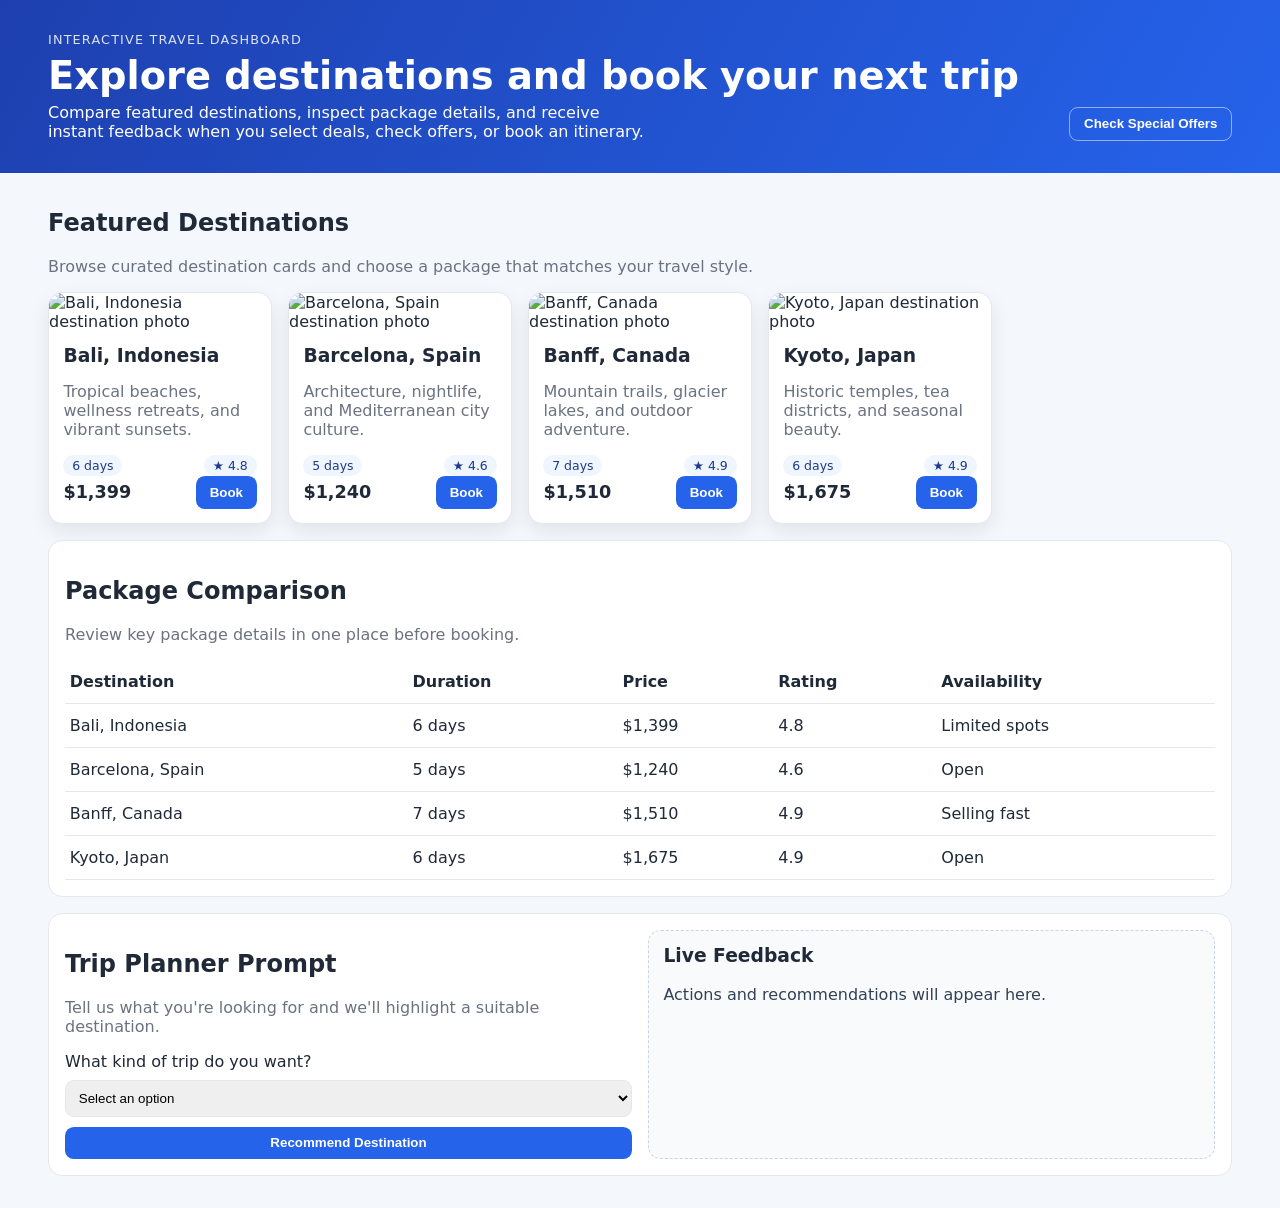
==== commit ae90e1c1: "Merge branch 'main' into codex/create-interactive-travel-dashboard-ui-h0lkji" ====
--- a/index.html
+++ b/index.html
@@ -3,49 +3,93 @@
   <head>
     <meta charset="UTF-8" />
     <meta name="viewport" content="width=device-width, initial-scale=1.0" />
-    <title>WanderList 2026 - Register</title>
+    <title>Interactive Travel Dashboard</title>
     <link rel="stylesheet" href="styles.css" />
   </head>
-  <body class="auth-page">
-    <main class="auth-layout">
-      <section class="auth-hero">
-        <p class="eyebrow">Welcome to WanderList 2026</p>
-        <h1>Plan Smart. Travel Better.</h1>
+  <body>
+    <header class="hero">
+      <div>
+        <p class="eyebrow">Interactive Travel Dashboard</p>
+        <h1>Explore destinations and book your next trip</h1>
         <p>
-          Build your itinerary with INR (₹) budgets, track visited places, and keep your booking
-          history organized in one clean dashboard.
+          Compare featured destinations, inspect package details, and receive instant
+          feedback when you select deals, check offers, or book an itinerary.
         </p>
-        <ul>
-          <li>Track trips and budgets in rupees</li>
-          <li>Save data locally in your browser</li>
-          <li>Review past bookings instantly</li>
-        </ul>
+      </div>
+      <button id="refresh-offers" class="btn btn-outline">Check Special Offers</button>
+    </header>
+
+    <main class="layout">
+      <section>
+        <h2>Featured Destinations</h2>
+        <p class="section-copy">
+          Browse curated destination cards and choose a package that matches your travel style.
+        </p>
+        <div id="destination-grid" class="card-grid" aria-live="polite"></div>
       </section>
 
-      <section class="auth-card">
-        <p class="eyebrow">Get Started</p>
-        <h2>Create Account</h2>
-        <p class="muted">Register first, then you will be redirected to your dashboard.</p>
-        <form id="register-form" class="auth-form" novalidate>
-        <label for="name">Full Name</label>
-        <input id="name" name="name" required />
+      <section class="panel">
+        <h2>Package Comparison</h2>
+        <p class="section-copy">Review key package details in one place before booking.</p>
+        <div class="table-wrap">
+          <table>
+            <thead>
+              <tr>
+                <th>Destination</th>
+                <th>Duration</th>
+                <th>Price</th>
+                <th>Rating</th>
+                <th>Availability</th>
+              </tr>
+            </thead>
+            <tbody id="package-table-body"></tbody>
+          </table>
+        </div>
+      </section>
 
-        <label for="email">Email</label>
-        <input id="email" name="email" type="email" required />
-
-        <label for="password">Password</label>
-        <input id="password" name="password" type="password" minlength="6" required />
-
-        <label for="confirm-password">Confirm Password</label>
-        <input id="confirm-password" name="confirmPassword" type="password" minlength="6" required />
-
-        <p id="auth-error" class="error-message" aria-live="polite"></p>
-        <button class="btn-add" type="submit">Register & Continue</button>
-      </form>
-        <p class="auth-switch">Already have an account? <a href="login.html">Login</a></p>
+      <section class="panel split">
+        <div>
+          <h2>Trip Planner Prompt</h2>
+          <p class="section-copy">
+            Tell us what you're looking for and we'll highlight a suitable destination.
+          </p>
+          <form id="prompt-form" class="prompt-form">
+            <label for="travel-mood">What kind of trip do you want?</label>
+            <select id="travel-mood" required>
+              <option value="">Select an option</option>
+              <option value="beach">Relaxing beach escape</option>
+              <option value="city">City exploration</option>
+              <option value="nature">Nature and adventure</option>
+              <option value="culture">Cultural immersion</option>
+            </select>
+            <button type="submit" class="btn">Recommend Destination</button>
+          </form>
+        </div>
+        <aside id="feedback" class="feedback" aria-live="polite">
+          <h3>Live Feedback</h3>
+          <p>Actions and recommendations will appear here.</p>
+        </aside>
       </section>
     </main>
 
-    <script src="auth.js"></script>
+    <template id="destination-template">
+      <article class="card">
+        <img alt="" loading="lazy" />
+        <div class="card-content">
+          <h3></h3>
+          <p class="card-description"></p>
+          <div class="meta-row">
+            <span class="pill duration"></span>
+            <span class="pill rating"></span>
+          </div>
+          <div class="price-row">
+            <strong class="price"></strong>
+            <button class="btn book-btn" type="button">Book</button>
+          </div>
+        </div>
+      </article>
+    </template>
+
+    <script src="script.js"></script>
   </body>
 </html>
--- a/styles.css
+++ b/styles.css
@@ -1,15 +1,13 @@
 :root {
-  --primary: #0284c7;
-  --primary-strong: #0369a1;
-  --accent: #f97316;
-  --bg: #eef5fb;
+  color-scheme: light;
+  --bg: #f4f7fb;
   --panel: #ffffff;
-  --text: #0f172a;
-  --muted: #64748b;
-  --border: #dbe7f3;
-  --error: #dc2626;
-  --success-bg: #ecfeff;
-  --shadow: 0 10px 30px rgba(2, 132, 199, 0.12);
+  --primary: #2563eb;
+  --primary-strong: #1d4ed8;
+  --text: #1f2937;
+  --muted: #6b7280;
+  --border: #e5e7eb;
+  --success: #15803d;
 }
 
 * {
@@ -18,333 +16,196 @@
 
 body {
   margin: 0;
-  background:
-    radial-gradient(circle at 10% 10%, rgba(56, 189, 248, 0.16), transparent 36%),
-    radial-gradient(circle at 95% 15%, rgba(249, 115, 22, 0.13), transparent 30%),
-    var(--bg);
+  font-family: Inter, system-ui, -apple-system, Segoe UI, Roboto, sans-serif;
+  background: var(--bg);
   color: var(--text);
-  font-family: Inter, system-ui, -apple-system, Segoe UI, Roboto, sans-serif;
-}
-
-.muted {
-  color: var(--muted);
-  margin-top: 0;
-}
-
-.auth-page {
-  min-height: 100vh;
-  display: grid;
-  place-content: center;
-  padding: 1rem;
-}
-
-.auth-layout {
-  width: min(980px, 96vw);
-  display: grid;
-  grid-template-columns: 1.1fr 1fr;
-  gap: 1rem;
-  align-items: stretch;
-}
-
-.auth-hero,
-.auth-card {
-  background: rgba(255, 255, 255, 0.9);
-  border: 1px solid rgba(219, 231, 243, 0.85);
-  border-radius: 1rem;
-  box-shadow: var(--shadow);
-  backdrop-filter: blur(6px);
-}
-
-.auth-hero {
-  padding: 1.3rem;
-}
-
-.auth-hero h1 {
-  margin: 0.5rem 0;
-  font-size: clamp(1.4rem, 3.3vw, 2.1rem);
-}
-
-.auth-hero p {
-  color: #334155;
-}
-
-.auth-hero ul {
-  margin: 0.9rem 0 0;
-  padding-left: 1.2rem;
-  color: #334155;
-}
-
-.auth-card {
-  padding: 1.2rem;
-}
-
-.auth-card h2 {
-  margin: 0.15rem 0;
-}
-
-.auth-form {
-  display: grid;
-  gap: 0.58rem;
-}
-
-.auth-switch {
-  margin: 0.7rem 0 0;
-  color: var(--muted);
-}
-
-.auth-switch a {
-  color: var(--primary-strong);
-  font-weight: 600;
+}
+
+.hero {
+  background: linear-gradient(120deg, #1e40af, #2563eb);
+  color: #fff;
+  padding: 2rem clamp(1rem, 4vw, 3rem);
+  display: flex;
+  justify-content: space-between;
+  gap: 1rem;
+  align-items: end;
 }
 
 .eyebrow {
   margin: 0;
   text-transform: uppercase;
   letter-spacing: 0.09em;
-  font-size: 0.75rem;
-  color: var(--primary-strong);
-}
-
-label {
-  font-weight: 600;
-  font-size: 0.9rem;
-}
-
-input,
-select {
-  border: 1px solid var(--border);
-  border-radius: 0.65rem;
-  padding: 0.6rem;
-  background: #fff;
-}
-
-input:focus,
-select:focus {
-  outline: 2px solid #7dd3fc;
-  border-color: #38bdf8;
-}
-
-.btn-add,
-.btn-link {
-  background: var(--accent);
-  border: none;
-  color: #fff;
-  border-radius: 0.65rem;
-  padding: 0.65rem 0.9rem;
-  font-weight: 700;
-  cursor: pointer;
-  transition: transform 140ms ease, filter 140ms ease;
-}
-
-.btn-add:hover,
-.btn-link:hover {
-  filter: brightness(0.96);
-  transform: translateY(-1px);
-}
-
-.btn-link-outline {
-  background: #ffffff1f;
-  color: #fff;
-  border: 1px solid rgba(255, 255, 255, 0.75);
-}
-
-.error-message {
-  min-height: 1.2rem;
-  margin: 0;
-  color: var(--error);
-  font-size: 0.86rem;
-}
-
-.app-header {
-  background: linear-gradient(135deg, #0284c7, #0ea5e9);
-  color: #fff;
-  padding: 1.15rem clamp(1rem, 4vw, 2.5rem);
-  display: flex;
-  align-items: end;
-  justify-content: space-between;
-  gap: 1rem;
-  box-shadow: 0 10px 24px rgba(3, 105, 161, 0.3);
-}
-
-.app-header h1 {
-  margin: 0.2rem 0 0;
-  font-size: clamp(1.3rem, 3.6vw, 2rem);
-}
-
-.welcome-user {
-  margin: 0.22rem 0 0;
-  opacity: 0.95;
-}
-
-.header-tools {
-  display: grid;
-  gap: 0.6rem;
-  width: min(460px, 100%);
-}
-
-.search-group {
-  display: grid;
-  gap: 0.25rem;
-  font-size: 0.86rem;
-}
-
-.stats {
-  display: flex;
-  gap: 0.65rem;
-  flex-wrap: wrap;
-}
-
-.stats p {
-  margin: 0;
-  background: rgba(255, 255, 255, 0.18);
-  border: 1px solid rgba(255, 255, 255, 0.32);
-  border-radius: 999px;
-  padding: 0.3rem 0.72rem;
-  font-size: 0.9rem;
-}
-
-.dashboard {
-  display: grid;
-  grid-template-columns: minmax(260px, 340px) 1fr;
-  gap: 1rem;
-  padding: 1rem clamp(1rem, 4vw, 2.5rem) 0.8rem;
-}
-
-.panel {
+  opacity: 0.85;
+  font-size: 0.8rem;
+}
+
+.hero h1 {
+  margin: 0.35rem 0;
+  font-size: clamp(1.4rem, 4vw, 2.4rem);
+}
+
+.hero p {
+  margin: 0;
+  max-width: 60ch;
+}
+
+.layout {
+  display: grid;
+  grid-template-columns: 1fr;
+  gap: 1rem;
+  padding: 1rem clamp(1rem, 4vw, 3rem) 2rem;
+}
+
+.section-copy {
+  margin-top: 0;
+  color: var(--muted);
+}
+
+.card-grid {
+  display: grid;
+  grid-template-columns: repeat(auto-fill, minmax(220px, 1fr));
+  gap: 1rem;
+}
+
+.card {
   background: var(--panel);
   border: 1px solid var(--border);
-  border-radius: 1rem;
-  padding: 1rem;
-  box-shadow: 0 8px 22px rgba(15, 23, 42, 0.06);
-}
-
-.history-panel {
-  margin: 0 clamp(1rem, 4vw, 2.5rem) 0.8rem;
-}
-
-.history-list {
-  margin: 0;
-  padding-left: 1.2rem;
-}
-
-.history-list li {
-  padding: 0.36rem 0;
-  color: #1e293b;
-}
-
-#trip-form {
-  display: grid;
-  gap: 0.55rem;
-}
-
-.list-header {
-  display: flex;
-  justify-content: space-between;
-  gap: 1rem;
-  align-items: baseline;
-}
-
-.hint {
-  margin: 0;
+  border-radius: 0.9rem;
+  overflow: hidden;
+  box-shadow: 0 8px 20px rgba(15, 23, 42, 0.08);
+}
+
+.card img {
+  width: 100%;
+  height: 150px;
+  object-fit: cover;
+}
+
+.card-content {
+  padding: 0.9rem;
+}
+
+.card h3 {
+  margin: 0;
+}
+
+.card-description {
   color: var(--muted);
-  font-size: 0.88rem;
-}
-
-.empty-state {
-  background: #fff7ed;
-  border: 1px dashed #fdba74;
-  border-radius: 0.75rem;
-  padding: 0.85rem;
-  color: #9a3412;
-  margin-bottom: 0.8rem;
-}
-
-.trip-grid {
-  display: grid;
-  gap: 0.85rem;
-  grid-template-columns: repeat(auto-fill, minmax(230px, 1fr));
-}
-
-.trip-card {
-  border: 1px solid var(--border);
-  border-radius: 0.88rem;
-  padding: 0.84rem;
-  background: #fff;
-  transition: transform 150ms ease, box-shadow 150ms ease;
-}
-
-.trip-card:hover {
-  transform: translateY(-2px);
-  box-shadow: 0 8px 24px rgba(2, 132, 199, 0.15);
-}
-
-.trip-card.visited {
-  background: var(--success-bg);
-  border-color: #67e8f9;
-}
-
-.trip-card header h3 {
-  margin: 0;
-}
-
-.trip-date {
-  margin: 0.2rem 0 0;
-  color: var(--muted);
-  font-size: 0.88rem;
-}
-
-.trip-meta p {
-  margin: 0.34rem 0;
-}
-
-.trip-meta span {
-  color: var(--muted);
-}
-
-.trip-card footer {
-  margin-top: 0.74rem;
+  min-height: 2.5rem;
+}
+
+.meta-row,
+.price-row {
   display: flex;
   justify-content: space-between;
   align-items: center;
-}
-
-.visited-toggle {
-  display: inline-flex;
-  align-items: center;
-  gap: 0.35rem;
-  font-size: 0.86rem;
-  font-weight: 500;
-}
-
-.delete-btn {
+  gap: 0.4rem;
+}
+
+.pill {
+  background: #eff6ff;
+  color: #1e3a8a;
+  border-radius: 999px;
+  font-size: 0.78rem;
+  padding: 0.18rem 0.55rem;
+}
+
+.price {
+  font-size: 1.1rem;
+}
+
+.btn {
+  border: none;
+  cursor: pointer;
+  background: var(--primary);
+  color: #fff;
+  border-radius: 0.55rem;
+  padding: 0.55rem 0.85rem;
+  font-weight: 600;
+}
+
+.btn:hover {
+  background: var(--primary-strong);
+}
+
+.btn-outline {
   background: transparent;
-  border: 1px solid #fecaca;
-  color: #b91c1c;
+  border: 1px solid rgba(255, 255, 255, 0.5);
+}
+
+.btn-outline:hover {
+  background: rgba(255, 255, 255, 0.1);
+}
+
+.panel {
+  background: var(--panel);
+  border-radius: 0.9rem;
+  border: 1px solid var(--border);
+  padding: 1rem;
+}
+
+.table-wrap {
+  overflow-x: auto;
+}
+
+table {
+  width: 100%;
+  border-collapse: collapse;
+}
+
+th,
+td {
+  text-align: left;
+  border-bottom: 1px solid var(--border);
+  padding: 0.75rem 0.3rem;
+}
+
+.split {
+  display: grid;
+  grid-template-columns: repeat(auto-fit, minmax(250px, 1fr));
+  gap: 1rem;
+}
+
+.prompt-form {
+  display: grid;
+  gap: 0.6rem;
+}
+
+select {
+  padding: 0.55rem;
   border-radius: 0.55rem;
-  padding: 0.33rem 0.5rem;
-  cursor: pointer;
-}
-
-.delete-btn:hover {
-  background: #fff1f2;
-}
-
-.budget-summary {
-  margin: 0 1rem 1.2rem;
-  padding: 0.9rem 1rem;
-  background: #e0f2fe;
-  border: 1px solid #bae6fd;
-  border-radius: 0.78rem;
-  box-shadow: 0 8px 18px rgba(3, 105, 161, 0.1);
-}
-
-@media (max-width: 900px) {
-  .auth-layout,
-  .dashboard {
-    grid-template-columns: 1fr;
-  }
-
-  .app-header {
+  border: 1px solid var(--border);
+}
+
+.feedback {
+  background: #f8fafc;
+  border: 1px dashed #cbd5e1;
+  border-radius: 0.8rem;
+  padding: 0.9rem;
+}
+
+.feedback h3 {
+  margin-top: 0;
+}
+
+.feedback p {
+  margin-bottom: 0;
+  color: #334155;
+}
+
+.highlight {
+  outline: 3px solid #fde68a;
+  transform: translateY(-2px);
+  transition: transform 120ms ease;
+}
+
+.success {
+  color: var(--success);
+  font-weight: 600;
+}
+
+@media (max-width: 620px) {
+  .hero {
     align-items: start;
     flex-direction: column;
   }
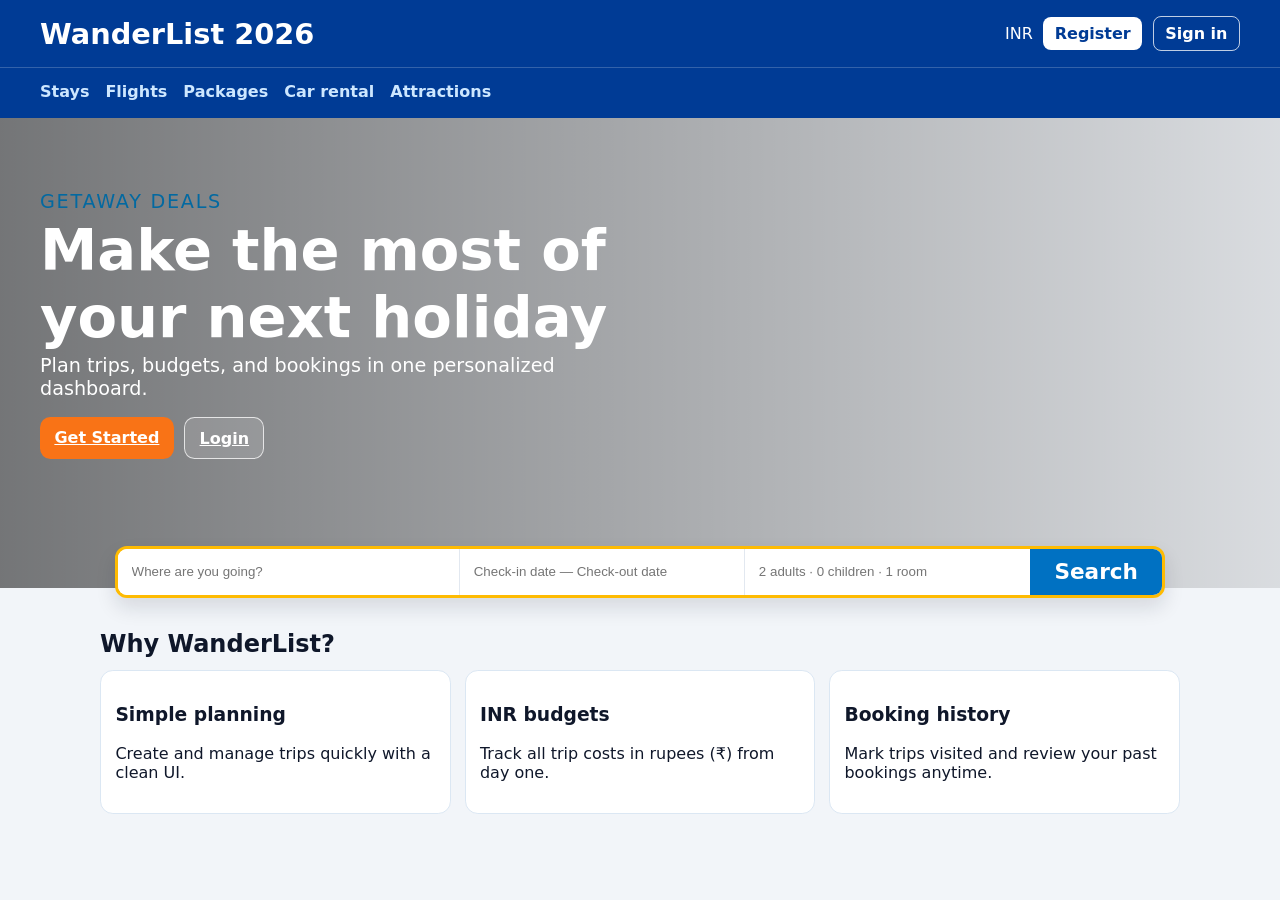
==== commit 2cbfb44b: "Align register, login, and dashboard with home page styling" ====
--- a/index.html
+++ b/index.html
@@ -3,93 +3,62 @@
   <head>
     <meta charset="UTF-8" />
     <meta name="viewport" content="width=device-width, initial-scale=1.0" />
-    <title>Interactive Travel Dashboard</title>
+    <title>WanderList 2026 - Home</title>
     <link rel="stylesheet" href="styles.css" />
   </head>
-  <body>
-    <header class="hero">
-      <div>
-        <p class="eyebrow">Interactive Travel Dashboard</p>
-        <h1>Explore destinations and book your next trip</h1>
-        <p>
-          Compare featured destinations, inspect package details, and receive instant
-          feedback when you select deals, check offers, or book an itinerary.
-        </p>
+  <body class="home-page">
+    <header class="home-topbar">
+      <div class="brand">WanderList 2026</div>
+      <div class="top-actions">
+        <span>INR</span>
+        <a href="register.html" class="top-btn">Register</a>
+        <a href="login.html" class="top-btn top-btn-outline">Sign in</a>
       </div>
-      <button id="refresh-offers" class="btn btn-outline">Check Special Offers</button>
     </header>
 
-    <main class="layout">
-      <section>
-        <h2>Featured Destinations</h2>
-        <p class="section-copy">
-          Browse curated destination cards and choose a package that matches your travel style.
-        </p>
-        <div id="destination-grid" class="card-grid" aria-live="polite"></div>
-      </section>
+    <nav class="home-nav">
+      <a href="#">Stays</a>
+      <a href="#">Flights</a>
+      <a href="#">Packages</a>
+      <a href="#">Car rental</a>
+      <a href="#">Attractions</a>
+    </nav>
 
-      <section class="panel">
-        <h2>Package Comparison</h2>
-        <p class="section-copy">Review key package details in one place before booking.</p>
-        <div class="table-wrap">
-          <table>
-            <thead>
-              <tr>
-                <th>Destination</th>
-                <th>Duration</th>
-                <th>Price</th>
-                <th>Rating</th>
-                <th>Availability</th>
-              </tr>
-            </thead>
-            <tbody id="package-table-body"></tbody>
-          </table>
+    <section class="home-hero">
+      <div class="hero-overlay">
+        <p class="eyebrow light">Getaway Deals</p>
+        <h1>Make the most of your next holiday</h1>
+        <p>Plan trips, budgets, and bookings in one personalized dashboard.</p>
+        <div class="hero-cta-row">
+          <a class="btn-link" href="register.html">Get Started</a>
+          <a class="btn-link btn-link-outline" href="login.html">Login</a>
         </div>
-      </section>
+      </div>
+    </section>
 
-      <section class="panel split">
-        <div>
-          <h2>Trip Planner Prompt</h2>
-          <p class="section-copy">
-            Tell us what you're looking for and we'll highlight a suitable destination.
-          </p>
-          <form id="prompt-form" class="prompt-form">
-            <label for="travel-mood">What kind of trip do you want?</label>
-            <select id="travel-mood" required>
-              <option value="">Select an option</option>
-              <option value="beach">Relaxing beach escape</option>
-              <option value="city">City exploration</option>
-              <option value="nature">Nature and adventure</option>
-              <option value="culture">Cultural immersion</option>
-            </select>
-            <button type="submit" class="btn">Recommend Destination</button>
-          </form>
-        </div>
-        <aside id="feedback" class="feedback" aria-live="polite">
-          <h3>Live Feedback</h3>
-          <p>Actions and recommendations will appear here.</p>
-        </aside>
-      </section>
-    </main>
+    <section class="search-strip">
+      <input type="text" placeholder="Where are you going?" />
+      <input type="text" placeholder="Check-in date — Check-out date" />
+      <input type="text" placeholder="2 adults · 0 children · 1 room" />
+      <a href="register.html" class="search-btn">Search</a>
+    </section>
 
-    <template id="destination-template">
-      <article class="card">
-        <img alt="" loading="lazy" />
-        <div class="card-content">
-          <h3></h3>
-          <p class="card-description"></p>
-          <div class="meta-row">
-            <span class="pill duration"></span>
-            <span class="pill rating"></span>
-          </div>
-          <div class="price-row">
-            <strong class="price"></strong>
-            <button class="btn book-btn" type="button">Book</button>
-          </div>
-        </div>
-      </article>
-    </template>
-
-    <script src="script.js"></script>
+    <section class="home-why">
+      <h2>Why WanderList?</h2>
+      <div class="why-grid">
+        <article>
+          <h3>Simple planning</h3>
+          <p>Create and manage trips quickly with a clean UI.</p>
+        </article>
+        <article>
+          <h3>INR budgets</h3>
+          <p>Track all trip costs in rupees (₹) from day one.</p>
+        </article>
+        <article>
+          <h3>Booking history</h3>
+          <p>Mark trips visited and review your past bookings anytime.</p>
+        </article>
+      </div>
+    </section>
   </body>
 </html>
--- a/styles.css
+++ b/styles.css
@@ -1,13 +1,15 @@
 :root {
-  color-scheme: light;
-  --bg: #f4f7fb;
+  --primary: #0284c7;
+  --primary-strong: #0369a1;
+  --accent: #f97316;
+  --bg: #eef5fb;
   --panel: #ffffff;
-  --primary: #2563eb;
-  --primary-strong: #1d4ed8;
-  --text: #1f2937;
-  --muted: #6b7280;
-  --border: #e5e7eb;
-  --success: #15803d;
+  --text: #0f172a;
+  --muted: #64748b;
+  --border: #dbe7f3;
+  --error: #dc2626;
+  --success-bg: #ecfeff;
+  --shadow: 0 10px 30px rgba(2, 132, 199, 0.12);
 }
 
 * {
@@ -16,196 +18,492 @@
 
 body {
   margin: 0;
+  background:
+    radial-gradient(circle at 10% 10%, rgba(56, 189, 248, 0.16), transparent 36%),
+    radial-gradient(circle at 95% 15%, rgba(249, 115, 22, 0.13), transparent 30%),
+    var(--bg);
+  color: var(--text);
   font-family: Inter, system-ui, -apple-system, Segoe UI, Roboto, sans-serif;
-  background: var(--bg);
-  color: var(--text);
-}
-
-.hero {
-  background: linear-gradient(120deg, #1e40af, #2563eb);
-  color: #fff;
-  padding: 2rem clamp(1rem, 4vw, 3rem);
-  display: flex;
+}
+
+.home-page {
+  background: #f2f5f9;
+}
+
+.home-topbar {
+  background: #003b95;
+  color: #fff;
+  display: flex;
+  justify-content: space-between;
+  align-items: center;
+  padding: 1rem clamp(1rem, 4vw, 2.5rem);
+}
+
+.brand {
+  font-size: 1.8rem;
+  font-weight: 800;
+}
+
+.top-actions {
+  display: flex;
+  align-items: center;
+  gap: 0.65rem;
+}
+
+.top-btn {
+  color: #003b95;
+  background: #fff;
+  text-decoration: none;
+  border-radius: 0.5rem;
+  padding: 0.45rem 0.72rem;
+  font-weight: 700;
+}
+
+.top-btn-outline {
+  background: transparent;
+  color: #fff;
+  border: 1px solid rgba(255, 255, 255, 0.75);
+}
+
+.home-nav {
+  background: #003b95;
+  border-top: 1px solid rgba(255, 255, 255, 0.2);
+  padding: 0.85rem clamp(1rem, 4vw, 2.5rem) 1.05rem;
+  display: flex;
+  gap: 1rem;
+  flex-wrap: wrap;
+}
+
+.home-nav a {
+  color: #cde7ff;
+  text-decoration: none;
+  font-weight: 600;
+}
+
+.home-hero {
+  min-height: 470px;
+  background:
+    linear-gradient(90deg, rgba(0, 0, 0, 0.52), rgba(0, 0, 0, 0.1)),
+    url('https://images.unsplash.com/photo-1507525428034-b723cf961d3e?auto=format&fit=crop&w=1800&q=80')
+      center/cover no-repeat;
+  display: grid;
+  align-items: center;
+  padding: 2rem clamp(1rem, 4vw, 2.5rem) 5.5rem;
+}
+
+.hero-overlay {
+  color: #fff;
+  max-width: 620px;
+}
+
+.hero-overlay h1 {
+  margin: 0.2rem 0;
+  color: #fff;
+  font-size: clamp(2rem, 5.5vw, 3.6rem);
+}
+
+.hero-overlay p {
+  margin: 0;
+  font-size: 1.2rem;
+}
+
+.hero-cta-row {
+  margin-top: 1.1rem;
+  display: flex;
+  gap: 0.65rem;
+}
+
+.light {
+  color: #dbeafe;
+}
+
+.search-strip {
+  background: #fff;
+  margin: -2.6rem auto 0;
+  width: min(1050px, calc(100% - 2rem));
+  border: 3px solid #febb02;
+  border-radius: 0.75rem;
+  display: grid;
+  grid-template-columns: 1.2fr 1fr 1fr auto;
+  overflow: hidden;
+  box-shadow: 0 10px 20px rgba(15, 23, 42, 0.12);
+}
+
+.search-strip input {
+  border: none;
+  border-right: 1px solid #e2e8f0;
+  border-radius: 0;
+  padding: 0.95rem 0.85rem;
+}
+
+.search-strip input:last-of-type {
+  border-right: none;
+}
+
+.search-btn {
+  background: #0071c2;
+  color: #fff;
+  text-decoration: none;
+  display: grid;
+  place-items: center;
+  padding: 0 1.5rem;
+  font-size: 1.35rem;
+  font-weight: 700;
+}
+
+.home-why {
+  width: min(1080px, calc(100% - 2rem));
+  margin: 2rem auto;
+}
+
+.home-why h2 {
+  margin-bottom: 0.8rem;
+}
+
+.why-grid {
+  display: grid;
+  grid-template-columns: repeat(auto-fit, minmax(220px, 1fr));
+  gap: 0.85rem;
+}
+
+.why-grid article {
+  background: #fff;
+  border: 1px solid var(--border);
+  border-radius: 0.8rem;
+  padding: 0.9rem;
+}
+
+.muted {
+  color: var(--muted);
+  margin-top: 0;
+}
+
+.auth-page {
+  min-height: 100vh;
+  padding-bottom: 1.2rem;
+}
+
+.auth-layout {
+  width: min(980px, 96vw);
+  display: grid;
+  grid-template-columns: 1.1fr 1fr;
+  gap: 1rem;
+  align-items: stretch;
+  margin: 1rem auto 0;
+}
+
+.auth-hero,
+.auth-card {
+  background: rgba(255, 255, 255, 0.9);
+  border: 1px solid rgba(219, 231, 243, 0.85);
+  border-radius: 1rem;
+  box-shadow: var(--shadow);
+  backdrop-filter: blur(6px);
+}
+
+.auth-hero {
+  padding: 1.3rem;
+}
+
+.auth-hero h1 {
+  margin: 0.5rem 0;
+  font-size: clamp(1.4rem, 3.3vw, 2.1rem);
+}
+
+.auth-hero p {
+  color: #334155;
+}
+
+.auth-hero ul {
+  margin: 0.9rem 0 0;
+  padding-left: 1.2rem;
+  color: #334155;
+}
+
+.auth-card {
+  padding: 1.2rem;
+}
+
+.auth-card h2 {
+  margin: 0.15rem 0;
+}
+
+.auth-form {
+  display: grid;
+  gap: 0.58rem;
+}
+
+.auth-switch {
+  margin: 0.7rem 0 0;
+  color: var(--muted);
+}
+
+.auth-switch a {
+  color: var(--primary-strong);
+  font-weight: 600;
+}
+
+.eyebrow {
+  margin: 0;
+  text-transform: uppercase;
+  letter-spacing: 0.09em;
+  font-size: 0.75rem;
+  color: var(--primary-strong);
+}
+
+label {
+  font-weight: 600;
+  font-size: 0.9rem;
+}
+
+input,
+select {
+  border: 1px solid var(--border);
+  border-radius: 0.65rem;
+  padding: 0.6rem;
+  background: #fff;
+}
+
+input:focus,
+select:focus {
+  outline: 2px solid #7dd3fc;
+  border-color: #38bdf8;
+}
+
+.btn-add,
+.btn-link {
+  background: var(--accent);
+  border: none;
+  color: #fff;
+  border-radius: 0.65rem;
+  padding: 0.65rem 0.9rem;
+  font-weight: 700;
+  cursor: pointer;
+  transition: transform 140ms ease, filter 140ms ease;
+}
+
+.btn-add:hover,
+.btn-link:hover {
+  filter: brightness(0.96);
+  transform: translateY(-1px);
+}
+
+.btn-link-outline {
+  background: #ffffff1f;
+  color: #fff;
+  border: 1px solid rgba(255, 255, 255, 0.75);
+}
+
+.error-message {
+  min-height: 1.2rem;
+  margin: 0;
+  color: var(--error);
+  font-size: 0.86rem;
+}
+
+.app-header {
+  background: linear-gradient(135deg, #0284c7, #0ea5e9);
+  color: #fff;
+  padding: 1.15rem clamp(1rem, 4vw, 2.5rem);
+  display: flex;
+  align-items: end;
   justify-content: space-between;
   gap: 1rem;
-  align-items: end;
-}
-
-.eyebrow {
-  margin: 0;
-  text-transform: uppercase;
-  letter-spacing: 0.09em;
-  opacity: 0.85;
-  font-size: 0.8rem;
-}
-
-.hero h1 {
-  margin: 0.35rem 0;
-  font-size: clamp(1.4rem, 4vw, 2.4rem);
-}
-
-.hero p {
-  margin: 0;
-  max-width: 60ch;
-}
-
-.layout {
-  display: grid;
-  grid-template-columns: 1fr;
+  box-shadow: 0 10px 24px rgba(3, 105, 161, 0.3);
+}
+
+.app-header h1 {
+  margin: 0.2rem 0 0;
+  font-size: clamp(1.3rem, 3.6vw, 2rem);
+}
+
+.welcome-user {
+  margin: 0.22rem 0 0;
+  opacity: 0.95;
+}
+
+.header-tools {
+  display: grid;
+  gap: 0.6rem;
+  width: min(460px, 100%);
+}
+
+.search-group {
+  display: grid;
+  gap: 0.25rem;
+  font-size: 0.86rem;
+}
+
+.stats {
+  display: flex;
+  gap: 0.65rem;
+  flex-wrap: wrap;
+}
+
+.stats p {
+  margin: 0;
+  background: rgba(255, 255, 255, 0.18);
+  border: 1px solid rgba(255, 255, 255, 0.32);
+  border-radius: 999px;
+  padding: 0.3rem 0.72rem;
+  font-size: 0.9rem;
+}
+
+.dashboard {
+  display: grid;
+  grid-template-columns: minmax(260px, 340px) 1fr;
   gap: 1rem;
-  padding: 1rem clamp(1rem, 4vw, 3rem) 2rem;
-}
-
-.section-copy {
-  margin-top: 0;
-  color: var(--muted);
-}
-
-.card-grid {
-  display: grid;
-  grid-template-columns: repeat(auto-fill, minmax(220px, 1fr));
-  gap: 1rem;
-}
-
-.card {
+  padding: 1rem clamp(1rem, 4vw, 2.5rem) 0.8rem;
+}
+
+.panel {
   background: var(--panel);
   border: 1px solid var(--border);
-  border-radius: 0.9rem;
-  overflow: hidden;
-  box-shadow: 0 8px 20px rgba(15, 23, 42, 0.08);
-}
-
-.card img {
-  width: 100%;
-  height: 150px;
-  object-fit: cover;
-}
-
-.card-content {
-  padding: 0.9rem;
-}
-
-.card h3 {
-  margin: 0;
-}
-
-.card-description {
+  border-radius: 1rem;
+  padding: 1rem;
+  box-shadow: 0 8px 22px rgba(15, 23, 42, 0.06);
+}
+
+.history-panel {
+  margin: 0 clamp(1rem, 4vw, 2.5rem) 0.8rem;
+}
+
+.history-list {
+  margin: 0;
+  padding-left: 1.2rem;
+}
+
+.history-list li {
+  padding: 0.36rem 0;
+  color: #1e293b;
+}
+
+#trip-form {
+  display: grid;
+  gap: 0.55rem;
+}
+
+.list-header {
+  display: flex;
+  justify-content: space-between;
+  gap: 1rem;
+  align-items: baseline;
+}
+
+.hint {
+  margin: 0;
   color: var(--muted);
-  min-height: 2.5rem;
-}
-
-.meta-row,
-.price-row {
+  font-size: 0.88rem;
+}
+
+.empty-state {
+  background: #fff7ed;
+  border: 1px dashed #fdba74;
+  border-radius: 0.75rem;
+  padding: 0.85rem;
+  color: #9a3412;
+  margin-bottom: 0.8rem;
+}
+
+.trip-grid {
+  display: grid;
+  gap: 0.85rem;
+  grid-template-columns: repeat(auto-fill, minmax(230px, 1fr));
+}
+
+.trip-card {
+  border: 1px solid var(--border);
+  border-radius: 0.88rem;
+  padding: 0.84rem;
+  background: #fff;
+  transition: transform 150ms ease, box-shadow 150ms ease;
+}
+
+.trip-card:hover {
+  transform: translateY(-2px);
+  box-shadow: 0 8px 24px rgba(2, 132, 199, 0.15);
+}
+
+.trip-card.visited {
+  background: var(--success-bg);
+  border-color: #67e8f9;
+}
+
+.trip-card header h3 {
+  margin: 0;
+}
+
+.trip-date {
+  margin: 0.2rem 0 0;
+  color: var(--muted);
+  font-size: 0.88rem;
+}
+
+.trip-meta p {
+  margin: 0.34rem 0;
+}
+
+.trip-meta span {
+  color: var(--muted);
+}
+
+.trip-card footer {
+  margin-top: 0.74rem;
   display: flex;
   justify-content: space-between;
   align-items: center;
-  gap: 0.4rem;
-}
-
-.pill {
-  background: #eff6ff;
-  color: #1e3a8a;
-  border-radius: 999px;
-  font-size: 0.78rem;
-  padding: 0.18rem 0.55rem;
-}
-
-.price {
-  font-size: 1.1rem;
-}
-
-.btn {
-  border: none;
+}
+
+.visited-toggle {
+  display: inline-flex;
+  align-items: center;
+  gap: 0.35rem;
+  font-size: 0.86rem;
+  font-weight: 500;
+}
+
+.delete-btn {
+  background: transparent;
+  border: 1px solid #fecaca;
+  color: #b91c1c;
+  border-radius: 0.55rem;
+  padding: 0.33rem 0.5rem;
   cursor: pointer;
-  background: var(--primary);
-  color: #fff;
-  border-radius: 0.55rem;
-  padding: 0.55rem 0.85rem;
-  font-weight: 600;
-}
-
-.btn:hover {
-  background: var(--primary-strong);
-}
-
-.btn-outline {
-  background: transparent;
-  border: 1px solid rgba(255, 255, 255, 0.5);
-}
-
-.btn-outline:hover {
-  background: rgba(255, 255, 255, 0.1);
-}
-
-.panel {
-  background: var(--panel);
-  border-radius: 0.9rem;
-  border: 1px solid var(--border);
-  padding: 1rem;
-}
-
-.table-wrap {
-  overflow-x: auto;
-}
-
-table {
-  width: 100%;
-  border-collapse: collapse;
-}
-
-th,
-td {
-  text-align: left;
-  border-bottom: 1px solid var(--border);
-  padding: 0.75rem 0.3rem;
-}
-
-.split {
-  display: grid;
-  grid-template-columns: repeat(auto-fit, minmax(250px, 1fr));
-  gap: 1rem;
-}
-
-.prompt-form {
-  display: grid;
-  gap: 0.6rem;
-}
-
-select {
-  padding: 0.55rem;
-  border-radius: 0.55rem;
-  border: 1px solid var(--border);
-}
-
-.feedback {
-  background: #f8fafc;
-  border: 1px dashed #cbd5e1;
-  border-radius: 0.8rem;
-  padding: 0.9rem;
-}
-
-.feedback h3 {
-  margin-top: 0;
-}
-
-.feedback p {
-  margin-bottom: 0;
-  color: #334155;
-}
-
-.highlight {
-  outline: 3px solid #fde68a;
-  transform: translateY(-2px);
-  transition: transform 120ms ease;
-}
-
-.success {
-  color: var(--success);
-  font-weight: 600;
-}
-
-@media (max-width: 620px) {
-  .hero {
+}
+
+.delete-btn:hover {
+  background: #fff1f2;
+}
+
+.budget-summary {
+  margin: 0 1rem 1.2rem;
+  padding: 0.9rem 1rem;
+  background: #e0f2fe;
+  border: 1px solid #bae6fd;
+  border-radius: 0.78rem;
+  box-shadow: 0 8px 18px rgba(3, 105, 161, 0.1);
+}
+
+@media (max-width: 900px) {
+  .search-strip {
+    grid-template-columns: 1fr;
+  }
+
+  .search-strip input {
+    border-right: none;
+    border-bottom: 1px solid #e2e8f0;
+  }
+
+  .search-btn {
+    min-height: 52px;
+  }
+
+  .auth-layout,
+  .dashboard {
+    grid-template-columns: 1fr;
+  }
+
+  .app-header {
     align-items: start;
     flex-direction: column;
   }
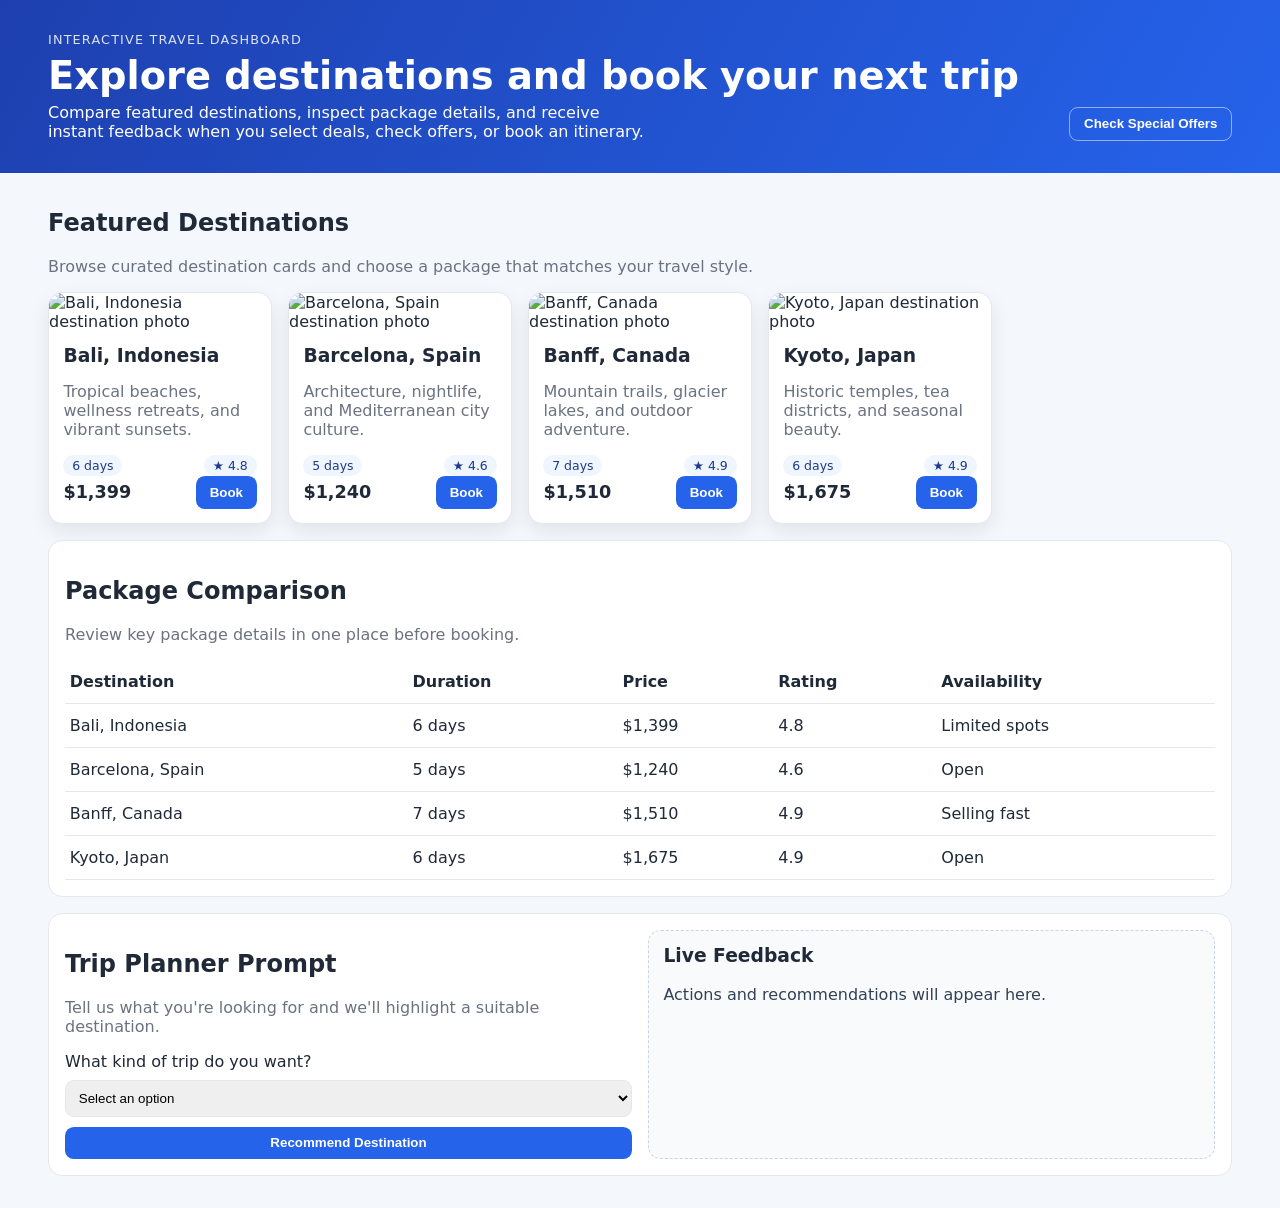
==== commit f723ad7a: "Merge branch 'main' into codex/create-interactive-travel-dashboard-ui-8zsx2g" ====
--- a/index.html
+++ b/index.html
@@ -3,62 +3,93 @@
   <head>
     <meta charset="UTF-8" />
     <meta name="viewport" content="width=device-width, initial-scale=1.0" />
-    <title>WanderList 2026 - Home</title>
+    <title>Interactive Travel Dashboard</title>
     <link rel="stylesheet" href="styles.css" />
   </head>
-  <body class="home-page">
-    <header class="home-topbar">
-      <div class="brand">WanderList 2026</div>
-      <div class="top-actions">
-        <span>INR</span>
-        <a href="register.html" class="top-btn">Register</a>
-        <a href="login.html" class="top-btn top-btn-outline">Sign in</a>
+  <body>
+    <header class="hero">
+      <div>
+        <p class="eyebrow">Interactive Travel Dashboard</p>
+        <h1>Explore destinations and book your next trip</h1>
+        <p>
+          Compare featured destinations, inspect package details, and receive instant
+          feedback when you select deals, check offers, or book an itinerary.
+        </p>
       </div>
+      <button id="refresh-offers" class="btn btn-outline">Check Special Offers</button>
     </header>
 
-    <nav class="home-nav">
-      <a href="#">Stays</a>
-      <a href="#">Flights</a>
-      <a href="#">Packages</a>
-      <a href="#">Car rental</a>
-      <a href="#">Attractions</a>
-    </nav>
+    <main class="layout">
+      <section>
+        <h2>Featured Destinations</h2>
+        <p class="section-copy">
+          Browse curated destination cards and choose a package that matches your travel style.
+        </p>
+        <div id="destination-grid" class="card-grid" aria-live="polite"></div>
+      </section>
 
-    <section class="home-hero">
-      <div class="hero-overlay">
-        <p class="eyebrow light">Getaway Deals</p>
-        <h1>Make the most of your next holiday</h1>
-        <p>Plan trips, budgets, and bookings in one personalized dashboard.</p>
-        <div class="hero-cta-row">
-          <a class="btn-link" href="register.html">Get Started</a>
-          <a class="btn-link btn-link-outline" href="login.html">Login</a>
+      <section class="panel">
+        <h2>Package Comparison</h2>
+        <p class="section-copy">Review key package details in one place before booking.</p>
+        <div class="table-wrap">
+          <table>
+            <thead>
+              <tr>
+                <th>Destination</th>
+                <th>Duration</th>
+                <th>Price</th>
+                <th>Rating</th>
+                <th>Availability</th>
+              </tr>
+            </thead>
+            <tbody id="package-table-body"></tbody>
+          </table>
         </div>
-      </div>
-    </section>
+      </section>
 
-    <section class="search-strip">
-      <input type="text" placeholder="Where are you going?" />
-      <input type="text" placeholder="Check-in date — Check-out date" />
-      <input type="text" placeholder="2 adults · 0 children · 1 room" />
-      <a href="register.html" class="search-btn">Search</a>
-    </section>
+      <section class="panel split">
+        <div>
+          <h2>Trip Planner Prompt</h2>
+          <p class="section-copy">
+            Tell us what you're looking for and we'll highlight a suitable destination.
+          </p>
+          <form id="prompt-form" class="prompt-form">
+            <label for="travel-mood">What kind of trip do you want?</label>
+            <select id="travel-mood" required>
+              <option value="">Select an option</option>
+              <option value="beach">Relaxing beach escape</option>
+              <option value="city">City exploration</option>
+              <option value="nature">Nature and adventure</option>
+              <option value="culture">Cultural immersion</option>
+            </select>
+            <button type="submit" class="btn">Recommend Destination</button>
+          </form>
+        </div>
+        <aside id="feedback" class="feedback" aria-live="polite">
+          <h3>Live Feedback</h3>
+          <p>Actions and recommendations will appear here.</p>
+        </aside>
+      </section>
+    </main>
 
-    <section class="home-why">
-      <h2>Why WanderList?</h2>
-      <div class="why-grid">
-        <article>
-          <h3>Simple planning</h3>
-          <p>Create and manage trips quickly with a clean UI.</p>
-        </article>
-        <article>
-          <h3>INR budgets</h3>
-          <p>Track all trip costs in rupees (₹) from day one.</p>
-        </article>
-        <article>
-          <h3>Booking history</h3>
-          <p>Mark trips visited and review your past bookings anytime.</p>
-        </article>
-      </div>
-    </section>
+    <template id="destination-template">
+      <article class="card">
+        <img alt="" loading="lazy" />
+        <div class="card-content">
+          <h3></h3>
+          <p class="card-description"></p>
+          <div class="meta-row">
+            <span class="pill duration"></span>
+            <span class="pill rating"></span>
+          </div>
+          <div class="price-row">
+            <strong class="price"></strong>
+            <button class="btn book-btn" type="button">Book</button>
+          </div>
+        </div>
+      </article>
+    </template>
+
+    <script src="script.js"></script>
   </body>
 </html>
--- a/styles.css
+++ b/styles.css
@@ -1,15 +1,13 @@
 :root {
-  --primary: #0284c7;
-  --primary-strong: #0369a1;
-  --accent: #f97316;
-  --bg: #eef5fb;
+  color-scheme: light;
+  --bg: #f4f7fb;
   --panel: #ffffff;
-  --text: #0f172a;
-  --muted: #64748b;
-  --border: #dbe7f3;
-  --error: #dc2626;
-  --success-bg: #ecfeff;
-  --shadow: 0 10px 30px rgba(2, 132, 199, 0.12);
+  --primary: #2563eb;
+  --primary-strong: #1d4ed8;
+  --text: #1f2937;
+  --muted: #6b7280;
+  --border: #e5e7eb;
+  --success: #15803d;
 }
 
 * {
@@ -18,492 +16,196 @@
 
 body {
   margin: 0;
-  background:
-    radial-gradient(circle at 10% 10%, rgba(56, 189, 248, 0.16), transparent 36%),
-    radial-gradient(circle at 95% 15%, rgba(249, 115, 22, 0.13), transparent 30%),
-    var(--bg);
+  font-family: Inter, system-ui, -apple-system, Segoe UI, Roboto, sans-serif;
+  background: var(--bg);
   color: var(--text);
-  font-family: Inter, system-ui, -apple-system, Segoe UI, Roboto, sans-serif;
-}
-
-.home-page {
-  background: #f2f5f9;
-}
-
-.home-topbar {
-  background: #003b95;
+}
+
+.hero {
+  background: linear-gradient(120deg, #1e40af, #2563eb);
   color: #fff;
+  padding: 2rem clamp(1rem, 4vw, 3rem);
+  display: flex;
+  justify-content: space-between;
+  gap: 1rem;
+  align-items: end;
+}
+
+.eyebrow {
+  margin: 0;
+  text-transform: uppercase;
+  letter-spacing: 0.09em;
+  opacity: 0.85;
+  font-size: 0.8rem;
+}
+
+.hero h1 {
+  margin: 0.35rem 0;
+  font-size: clamp(1.4rem, 4vw, 2.4rem);
+}
+
+.hero p {
+  margin: 0;
+  max-width: 60ch;
+}
+
+.layout {
+  display: grid;
+  grid-template-columns: 1fr;
+  gap: 1rem;
+  padding: 1rem clamp(1rem, 4vw, 3rem) 2rem;
+}
+
+.section-copy {
+  margin-top: 0;
+  color: var(--muted);
+}
+
+.card-grid {
+  display: grid;
+  grid-template-columns: repeat(auto-fill, minmax(220px, 1fr));
+  gap: 1rem;
+}
+
+.card {
+  background: var(--panel);
+  border: 1px solid var(--border);
+  border-radius: 0.9rem;
+  overflow: hidden;
+  box-shadow: 0 8px 20px rgba(15, 23, 42, 0.08);
+}
+
+.card img {
+  width: 100%;
+  height: 150px;
+  object-fit: cover;
+}
+
+.card-content {
+  padding: 0.9rem;
+}
+
+.card h3 {
+  margin: 0;
+}
+
+.card-description {
+  color: var(--muted);
+  min-height: 2.5rem;
+}
+
+.meta-row,
+.price-row {
   display: flex;
   justify-content: space-between;
   align-items: center;
-  padding: 1rem clamp(1rem, 4vw, 2.5rem);
-}
-
-.brand {
-  font-size: 1.8rem;
-  font-weight: 800;
-}
-
-.top-actions {
-  display: flex;
-  align-items: center;
-  gap: 0.65rem;
-}
-
-.top-btn {
-  color: #003b95;
-  background: #fff;
-  text-decoration: none;
-  border-radius: 0.5rem;
-  padding: 0.45rem 0.72rem;
-  font-weight: 700;
-}
-
-.top-btn-outline {
+  gap: 0.4rem;
+}
+
+.pill {
+  background: #eff6ff;
+  color: #1e3a8a;
+  border-radius: 999px;
+  font-size: 0.78rem;
+  padding: 0.18rem 0.55rem;
+}
+
+.price {
+  font-size: 1.1rem;
+}
+
+.btn {
+  border: none;
+  cursor: pointer;
+  background: var(--primary);
+  color: #fff;
+  border-radius: 0.55rem;
+  padding: 0.55rem 0.85rem;
+  font-weight: 600;
+}
+
+.btn:hover {
+  background: var(--primary-strong);
+}
+
+.btn-outline {
   background: transparent;
-  color: #fff;
-  border: 1px solid rgba(255, 255, 255, 0.75);
-}
-
-.home-nav {
-  background: #003b95;
-  border-top: 1px solid rgba(255, 255, 255, 0.2);
-  padding: 0.85rem clamp(1rem, 4vw, 2.5rem) 1.05rem;
-  display: flex;
-  gap: 1rem;
-  flex-wrap: wrap;
-}
-
-.home-nav a {
-  color: #cde7ff;
-  text-decoration: none;
-  font-weight: 600;
-}
-
-.home-hero {
-  min-height: 470px;
-  background:
-    linear-gradient(90deg, rgba(0, 0, 0, 0.52), rgba(0, 0, 0, 0.1)),
-    url('https://images.unsplash.com/photo-1507525428034-b723cf961d3e?auto=format&fit=crop&w=1800&q=80')
-      center/cover no-repeat;
-  display: grid;
-  align-items: center;
-  padding: 2rem clamp(1rem, 4vw, 2.5rem) 5.5rem;
-}
-
-.hero-overlay {
-  color: #fff;
-  max-width: 620px;
-}
-
-.hero-overlay h1 {
-  margin: 0.2rem 0;
-  color: #fff;
-  font-size: clamp(2rem, 5.5vw, 3.6rem);
-}
-
-.hero-overlay p {
-  margin: 0;
-  font-size: 1.2rem;
-}
-
-.hero-cta-row {
-  margin-top: 1.1rem;
-  display: flex;
-  gap: 0.65rem;
-}
-
-.light {
-  color: #dbeafe;
-}
-
-.search-strip {
-  background: #fff;
-  margin: -2.6rem auto 0;
-  width: min(1050px, calc(100% - 2rem));
-  border: 3px solid #febb02;
-  border-radius: 0.75rem;
-  display: grid;
-  grid-template-columns: 1.2fr 1fr 1fr auto;
-  overflow: hidden;
-  box-shadow: 0 10px 20px rgba(15, 23, 42, 0.12);
-}
-
-.search-strip input {
-  border: none;
-  border-right: 1px solid #e2e8f0;
-  border-radius: 0;
-  padding: 0.95rem 0.85rem;
-}
-
-.search-strip input:last-of-type {
-  border-right: none;
-}
-
-.search-btn {
-  background: #0071c2;
-  color: #fff;
-  text-decoration: none;
-  display: grid;
-  place-items: center;
-  padding: 0 1.5rem;
-  font-size: 1.35rem;
-  font-weight: 700;
-}
-
-.home-why {
-  width: min(1080px, calc(100% - 2rem));
-  margin: 2rem auto;
-}
-
-.home-why h2 {
-  margin-bottom: 0.8rem;
-}
-
-.why-grid {
-  display: grid;
-  grid-template-columns: repeat(auto-fit, minmax(220px, 1fr));
-  gap: 0.85rem;
-}
-
-.why-grid article {
-  background: #fff;
+  border: 1px solid rgba(255, 255, 255, 0.5);
+}
+
+.btn-outline:hover {
+  background: rgba(255, 255, 255, 0.1);
+}
+
+.panel {
+  background: var(--panel);
+  border-radius: 0.9rem;
   border: 1px solid var(--border);
+  padding: 1rem;
+}
+
+.table-wrap {
+  overflow-x: auto;
+}
+
+table {
+  width: 100%;
+  border-collapse: collapse;
+}
+
+th,
+td {
+  text-align: left;
+  border-bottom: 1px solid var(--border);
+  padding: 0.75rem 0.3rem;
+}
+
+.split {
+  display: grid;
+  grid-template-columns: repeat(auto-fit, minmax(250px, 1fr));
+  gap: 1rem;
+}
+
+.prompt-form {
+  display: grid;
+  gap: 0.6rem;
+}
+
+select {
+  padding: 0.55rem;
+  border-radius: 0.55rem;
+  border: 1px solid var(--border);
+}
+
+.feedback {
+  background: #f8fafc;
+  border: 1px dashed #cbd5e1;
   border-radius: 0.8rem;
   padding: 0.9rem;
 }
 
-.muted {
-  color: var(--muted);
+.feedback h3 {
   margin-top: 0;
 }
 
-.auth-page {
-  min-height: 100vh;
-  padding-bottom: 1.2rem;
-}
-
-.auth-layout {
-  width: min(980px, 96vw);
-  display: grid;
-  grid-template-columns: 1.1fr 1fr;
-  gap: 1rem;
-  align-items: stretch;
-  margin: 1rem auto 0;
-}
-
-.auth-hero,
-.auth-card {
-  background: rgba(255, 255, 255, 0.9);
-  border: 1px solid rgba(219, 231, 243, 0.85);
-  border-radius: 1rem;
-  box-shadow: var(--shadow);
-  backdrop-filter: blur(6px);
-}
-
-.auth-hero {
-  padding: 1.3rem;
-}
-
-.auth-hero h1 {
-  margin: 0.5rem 0;
-  font-size: clamp(1.4rem, 3.3vw, 2.1rem);
-}
-
-.auth-hero p {
+.feedback p {
+  margin-bottom: 0;
   color: #334155;
 }
 
-.auth-hero ul {
-  margin: 0.9rem 0 0;
-  padding-left: 1.2rem;
-  color: #334155;
-}
-
-.auth-card {
-  padding: 1.2rem;
-}
-
-.auth-card h2 {
-  margin: 0.15rem 0;
-}
-
-.auth-form {
-  display: grid;
-  gap: 0.58rem;
-}
-
-.auth-switch {
-  margin: 0.7rem 0 0;
-  color: var(--muted);
-}
-
-.auth-switch a {
-  color: var(--primary-strong);
+.highlight {
+  outline: 3px solid #fde68a;
+  transform: translateY(-2px);
+  transition: transform 120ms ease;
+}
+
+.success {
+  color: var(--success);
   font-weight: 600;
 }
 
-.eyebrow {
-  margin: 0;
-  text-transform: uppercase;
-  letter-spacing: 0.09em;
-  font-size: 0.75rem;
-  color: var(--primary-strong);
-}
-
-label {
-  font-weight: 600;
-  font-size: 0.9rem;
-}
-
-input,
-select {
-  border: 1px solid var(--border);
-  border-radius: 0.65rem;
-  padding: 0.6rem;
-  background: #fff;
-}
-
-input:focus,
-select:focus {
-  outline: 2px solid #7dd3fc;
-  border-color: #38bdf8;
-}
-
-.btn-add,
-.btn-link {
-  background: var(--accent);
-  border: none;
-  color: #fff;
-  border-radius: 0.65rem;
-  padding: 0.65rem 0.9rem;
-  font-weight: 700;
-  cursor: pointer;
-  transition: transform 140ms ease, filter 140ms ease;
-}
-
-.btn-add:hover,
-.btn-link:hover {
-  filter: brightness(0.96);
-  transform: translateY(-1px);
-}
-
-.btn-link-outline {
-  background: #ffffff1f;
-  color: #fff;
-  border: 1px solid rgba(255, 255, 255, 0.75);
-}
-
-.error-message {
-  min-height: 1.2rem;
-  margin: 0;
-  color: var(--error);
-  font-size: 0.86rem;
-}
-
-.app-header {
-  background: linear-gradient(135deg, #0284c7, #0ea5e9);
-  color: #fff;
-  padding: 1.15rem clamp(1rem, 4vw, 2.5rem);
-  display: flex;
-  align-items: end;
-  justify-content: space-between;
-  gap: 1rem;
-  box-shadow: 0 10px 24px rgba(3, 105, 161, 0.3);
-}
-
-.app-header h1 {
-  margin: 0.2rem 0 0;
-  font-size: clamp(1.3rem, 3.6vw, 2rem);
-}
-
-.welcome-user {
-  margin: 0.22rem 0 0;
-  opacity: 0.95;
-}
-
-.header-tools {
-  display: grid;
-  gap: 0.6rem;
-  width: min(460px, 100%);
-}
-
-.search-group {
-  display: grid;
-  gap: 0.25rem;
-  font-size: 0.86rem;
-}
-
-.stats {
-  display: flex;
-  gap: 0.65rem;
-  flex-wrap: wrap;
-}
-
-.stats p {
-  margin: 0;
-  background: rgba(255, 255, 255, 0.18);
-  border: 1px solid rgba(255, 255, 255, 0.32);
-  border-radius: 999px;
-  padding: 0.3rem 0.72rem;
-  font-size: 0.9rem;
-}
-
-.dashboard {
-  display: grid;
-  grid-template-columns: minmax(260px, 340px) 1fr;
-  gap: 1rem;
-  padding: 1rem clamp(1rem, 4vw, 2.5rem) 0.8rem;
-}
-
-.panel {
-  background: var(--panel);
-  border: 1px solid var(--border);
-  border-radius: 1rem;
-  padding: 1rem;
-  box-shadow: 0 8px 22px rgba(15, 23, 42, 0.06);
-}
-
-.history-panel {
-  margin: 0 clamp(1rem, 4vw, 2.5rem) 0.8rem;
-}
-
-.history-list {
-  margin: 0;
-  padding-left: 1.2rem;
-}
-
-.history-list li {
-  padding: 0.36rem 0;
-  color: #1e293b;
-}
-
-#trip-form {
-  display: grid;
-  gap: 0.55rem;
-}
-
-.list-header {
-  display: flex;
-  justify-content: space-between;
-  gap: 1rem;
-  align-items: baseline;
-}
-
-.hint {
-  margin: 0;
-  color: var(--muted);
-  font-size: 0.88rem;
-}
-
-.empty-state {
-  background: #fff7ed;
-  border: 1px dashed #fdba74;
-  border-radius: 0.75rem;
-  padding: 0.85rem;
-  color: #9a3412;
-  margin-bottom: 0.8rem;
-}
-
-.trip-grid {
-  display: grid;
-  gap: 0.85rem;
-  grid-template-columns: repeat(auto-fill, minmax(230px, 1fr));
-}
-
-.trip-card {
-  border: 1px solid var(--border);
-  border-radius: 0.88rem;
-  padding: 0.84rem;
-  background: #fff;
-  transition: transform 150ms ease, box-shadow 150ms ease;
-}
-
-.trip-card:hover {
-  transform: translateY(-2px);
-  box-shadow: 0 8px 24px rgba(2, 132, 199, 0.15);
-}
-
-.trip-card.visited {
-  background: var(--success-bg);
-  border-color: #67e8f9;
-}
-
-.trip-card header h3 {
-  margin: 0;
-}
-
-.trip-date {
-  margin: 0.2rem 0 0;
-  color: var(--muted);
-  font-size: 0.88rem;
-}
-
-.trip-meta p {
-  margin: 0.34rem 0;
-}
-
-.trip-meta span {
-  color: var(--muted);
-}
-
-.trip-card footer {
-  margin-top: 0.74rem;
-  display: flex;
-  justify-content: space-between;
-  align-items: center;
-}
-
-.visited-toggle {
-  display: inline-flex;
-  align-items: center;
-  gap: 0.35rem;
-  font-size: 0.86rem;
-  font-weight: 500;
-}
-
-.delete-btn {
-  background: transparent;
-  border: 1px solid #fecaca;
-  color: #b91c1c;
-  border-radius: 0.55rem;
-  padding: 0.33rem 0.5rem;
-  cursor: pointer;
-}
-
-.delete-btn:hover {
-  background: #fff1f2;
-}
-
-.budget-summary {
-  margin: 0 1rem 1.2rem;
-  padding: 0.9rem 1rem;
-  background: #e0f2fe;
-  border: 1px solid #bae6fd;
-  border-radius: 0.78rem;
-  box-shadow: 0 8px 18px rgba(3, 105, 161, 0.1);
-}
-
-@media (max-width: 900px) {
-  .search-strip {
-    grid-template-columns: 1fr;
-  }
-
-  .search-strip input {
-    border-right: none;
-    border-bottom: 1px solid #e2e8f0;
-  }
-
-  .search-btn {
-    min-height: 52px;
-  }
-
-  .auth-layout,
-  .dashboard {
-    grid-template-columns: 1fr;
-  }
-
-  .app-header {
+@media (max-width: 620px) {
+  .hero {
     align-items: start;
     flex-direction: column;
   }
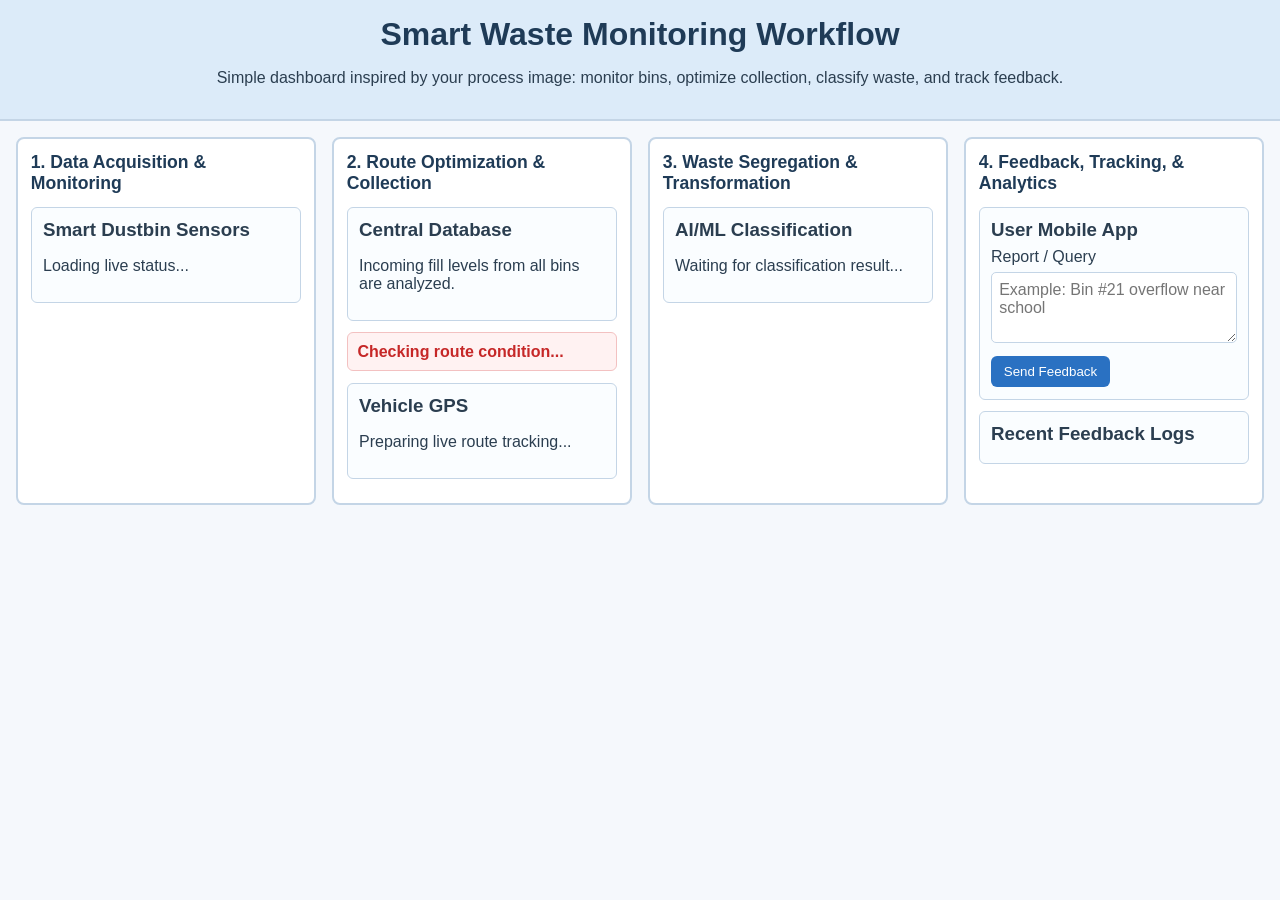
==== commit 066f35c8: "Build simple smart waste dashboard with Node backend" ====
--- a/index.html
+++ b/index.html
@@ -3,92 +3,62 @@
   <head>
     <meta charset="UTF-8" />
     <meta name="viewport" content="width=device-width, initial-scale=1.0" />
-    <title>Interactive Travel Dashboard</title>
+    <title>Smart Waste Monitoring Dashboard</title>
     <link rel="stylesheet" href="styles.css" />
   </head>
   <body>
-    <header class="hero">
-      <div>
-        <p class="eyebrow">Interactive Travel Dashboard</p>
-        <h1>Explore destinations and book your next trip</h1>
-        <p>
-          Compare featured destinations, inspect package details, and receive instant
-          feedback when you select deals, check offers, or book an itinerary.
-        </p>
-      </div>
-      <button id="refresh-offers" class="btn btn-outline">Check Special Offers</button>
+    <header class="page-header">
+      <h1>Smart Waste Monitoring Workflow</h1>
+      <p>Simple dashboard inspired by your process image: monitor bins, optimize collection, classify waste, and track feedback.</p>
     </header>
 
-    <main class="layout">
-      <section>
-        <h2>Featured Destinations</h2>
-        <p class="section-copy">
-          Browse curated destination cards and choose a package that matches your travel style.
-        </p>
-        <div id="destination-grid" class="card-grid" aria-live="polite"></div>
+    <main class="columns">
+      <section class="col">
+        <h2>1. Data Acquisition & Monitoring</h2>
+        <div class="card">
+          <h3>Smart Dustbin Sensors</h3>
+          <p id="sensor-status">Loading live status...</p>
+        </div>
+        <div class="chip-wrap" id="fill-levels"></div>
       </section>
 
-      <section class="panel">
-        <h2>Package Comparison</h2>
-        <p class="section-copy">Review key package details in one place before booking.</p>
-        <div class="table-wrap">
-          <table>
-            <thead>
-              <tr>
-                <th>Destination</th>
-                <th>Duration</th>
-                <th>Price</th>
-                <th>Rating</th>
-                <th>Availability</th>
-              </tr>
-            </thead>
-            <tbody id="package-table-body"></tbody>
-          </table>
+      <section class="col">
+        <h2>2. Route Optimization & Collection</h2>
+        <div class="card">
+          <h3>Central Database</h3>
+          <p>Incoming fill levels from all bins are analyzed.</p>
+        </div>
+        <div class="alert" id="route-alert">Checking route condition...</div>
+        <div class="card">
+          <h3>Vehicle GPS</h3>
+          <p id="gps-status">Preparing live route tracking...</p>
         </div>
       </section>
 
-      <section class="panel split">
-        <div>
-          <h2>Trip Planner Prompt</h2>
-          <p class="section-copy">
-            Tell us what you're looking for and we'll highlight a suitable destination.
-          </p>
-          <form id="prompt-form" class="prompt-form">
-            <label for="travel-mood">What kind of trip do you want?</label>
-            <select id="travel-mood" required>
-              <option value="">Select an option</option>
-              <option value="beach">Relaxing beach escape</option>
-              <option value="city">City exploration</option>
-              <option value="nature">Nature and adventure</option>
-              <option value="culture">Cultural immersion</option>
-            </select>
-            <button type="submit" class="btn">Recommend Destination</button>
-          </form>
+      <section class="col">
+        <h2>3. Waste Segregation & Transformation</h2>
+        <div class="card">
+          <h3>AI/ML Classification</h3>
+          <p id="classification-summary">Waiting for classification result...</p>
         </div>
-        <aside id="feedback" class="feedback" aria-live="polite">
-          <h3>Live Feedback</h3>
-          <p>Actions and recommendations will appear here.</p>
-        </aside>
+        <ul id="waste-breakdown" class="list"></ul>
+      </section>
+
+      <section class="col">
+        <h2>4. Feedback, Tracking, & Analytics</h2>
+        <form id="feedback-form" class="card form">
+          <h3>User Mobile App</h3>
+          <label for="query">Report / Query</label>
+          <textarea id="query" rows="3" placeholder="Example: Bin #21 overflow near school"></textarea>
+          <button type="submit">Send Feedback</button>
+        </form>
+
+        <div class="card">
+          <h3>Recent Feedback Logs</h3>
+          <ul id="feedback-logs" class="list"></ul>
+        </div>
       </section>
     </main>
-
-    <template id="destination-template">
-      <article class="card">
-        <img alt="" loading="lazy" />
-        <div class="card-content">
-          <h3></h3>
-          <p class="card-description"></p>
-          <div class="meta-row">
-            <span class="pill duration"></span>
-            <span class="pill rating"></span>
-          </div>
-          <div class="price-row">
-            <strong class="price"></strong>
-            <button class="btn book-btn" type="button">Book</button>
-          </div>
-        </div>
-      </article>
-    </template>
 
     <script src="script.js"></script>
   </body>
--- a/styles.css
+++ b/styles.css
@@ -1,13 +1,13 @@
 :root {
-  color-scheme: light;
-  --bg: #f4f7fb;
+  --bg: #f5f8fc;
   --panel: #ffffff;
-  --primary: #2563eb;
-  --primary-strong: #1d4ed8;
-  --text: #1f2937;
-  --muted: #6b7280;
-  --border: #e5e7eb;
-  --success: #15803d;
+  --line: #c4d5e6;
+  --title: #1f3b57;
+  --text: #2b3e50;
+  --ok: #2e7d32;
+  --warn: #ef6c00;
+  --danger: #c62828;
+  --chip: #eaf2fb;
 }
 
 * {
@@ -16,197 +16,106 @@
 
 body {
   margin: 0;
-  font-family: Inter, system-ui, -apple-system, Segoe UI, Roboto, sans-serif;
+  font-family: Arial, sans-serif;
   background: var(--bg);
   color: var(--text);
 }
 
-.hero {
-  background: linear-gradient(120deg, #1e40af, #2563eb);
-  color: #fff;
-  padding: 2rem clamp(1rem, 4vw, 3rem);
-  display: flex;
-  justify-content: space-between;
-  gap: 1rem;
-  align-items: end;
+.page-header {
+  padding: 1rem;
+  text-align: center;
+  background: #dcebf9;
+  border-bottom: 2px solid var(--line);
 }
 
-.eyebrow {
-  margin: 0;
-  text-transform: uppercase;
-  letter-spacing: 0.09em;
-  opacity: 0.85;
-  font-size: 0.8rem;
+.page-header h1 {
+  margin: 0 0 0.4rem;
+  color: var(--title);
 }
 
-.hero h1 {
-  margin: 0.35rem 0;
-  font-size: clamp(1.4rem, 4vw, 2.4rem);
+.columns {
+  display: grid;
+  grid-template-columns: repeat(auto-fit, minmax(260px, 1fr));
+  gap: 1rem;
+  padding: 1rem;
 }
 
-.hero p {
-  margin: 0;
-  max-width: 60ch;
+.col {
+  background: var(--panel);
+  border: 2px solid var(--line);
+  border-radius: 8px;
+  padding: 0.8rem;
 }
 
-.layout {
-  display: grid;
-  grid-template-columns: 1fr;
-  gap: 1rem;
-  padding: 1rem clamp(1rem, 4vw, 3rem) 2rem;
-}
-
-.section-copy {
-  margin-top: 0;
-  color: var(--muted);
-}
-
-.card-grid {
-  display: grid;
-  grid-template-columns: repeat(auto-fill, minmax(220px, 1fr));
-  gap: 1rem;
+.col h2 {
+  font-size: 1.1rem;
+  margin: 0 0 0.8rem;
+  color: var(--title);
 }
 
 .card {
-  background: var(--panel);
-  border: 1px solid var(--border);
-  border-radius: 0.9rem;
-  overflow: hidden;
-  box-shadow: 0 8px 20px rgba(15, 23, 42, 0.08);
-}
-
-.card img {
-  width: 100%;
-  height: 150px;
-  object-fit: cover;
-}
-
-.card-content {
-  padding: 0.9rem;
+  border: 1px solid var(--line);
+  background: #fafdff;
+  border-radius: 6px;
+  padding: 0.7rem;
+  margin-bottom: 0.7rem;
 }
 
 .card h3 {
-  margin: 0;
+  margin: 0 0 0.45rem;
 }
 
-.card-description {
-  color: var(--muted);
-  min-height: 2.5rem;
+.chip-wrap {
+  display: flex;
+  flex-wrap: wrap;
+  gap: 0.5rem;
 }
 
-.meta-row,
-.price-row {
-  display: flex;
-  justify-content: space-between;
-  align-items: center;
-  gap: 0.4rem;
+.chip {
+  background: var(--chip);
+  border: 1px solid var(--line);
+  border-radius: 16px;
+  padding: 0.35rem 0.7rem;
+  font-size: 0.9rem;
 }
 
-.pill {
-  background: #eff6ff;
-  color: #1e3a8a;
-  border-radius: 999px;
-  font-size: 0.78rem;
-  padding: 0.18rem 0.55rem;
+.alert {
+  border: 1px solid #f3c1c1;
+  background: #fff2f2;
+  color: var(--danger);
+  border-radius: 6px;
+  padding: 0.6rem;
+  margin-bottom: 0.7rem;
+  font-weight: 700;
 }
 
-.price {
-  font-size: 1.1rem;
+.list {
+  margin: 0;
+  padding-left: 1rem;
 }
 
-.btn {
-  border: none;
-  cursor: pointer;
-  background: var(--primary);
-  color: #fff;
-  border-radius: 0.55rem;
-  padding: 0.55rem 0.85rem;
-  font-weight: 600;
+.form textarea {
+  width: 100%;
+  margin: 0.4rem 0 0.6rem;
+  border: 1px solid var(--line);
+  border-radius: 5px;
+  padding: 0.45rem;
+  font: inherit;
 }
 
-.btn:hover {
-  background: var(--primary-strong);
+button {
+  border: none;
+  border-radius: 6px;
+  padding: 0.5rem 0.8rem;
+  background: #2a71c2;
+  color: #fff;
+  cursor: pointer;
 }
 
-.btn-outline {
-  background: transparent;
-  border: 1px solid rgba(255, 255, 255, 0.5);
+button:hover {
+  background: #205d9f;
 }
 
-.btn-outline:hover {
-  background: rgba(255, 255, 255, 0.1);
-}
-
-.panel {
-  background: var(--panel);
-  border-radius: 0.9rem;
-  border: 1px solid var(--border);
-  padding: 1rem;
-}
-
-.table-wrap {
-  overflow-x: auto;
-}
-
-table {
-  width: 100%;
-  border-collapse: collapse;
-}
-
-th,
-td {
-  text-align: left;
-  border-bottom: 1px solid var(--border);
-  padding: 0.75rem 0.3rem;
-}
-
-.split {
-  display: grid;
-  grid-template-columns: repeat(auto-fit, minmax(250px, 1fr));
-  gap: 1rem;
-}
-
-.prompt-form {
-  display: grid;
-  gap: 0.6rem;
-}
-
-select {
-  padding: 0.55rem;
-  border-radius: 0.55rem;
-  border: 1px solid var(--border);
-}
-
-.feedback {
-  background: #f8fafc;
-  border: 1px dashed #cbd5e1;
-  border-radius: 0.8rem;
-  padding: 0.9rem;
-}
-
-.feedback h3 {
-  margin-top: 0;
-}
-
-.feedback p {
-  margin-bottom: 0;
-  color: #334155;
-}
-
-.highlight {
-  outline: 3px solid #fde68a;
-  transform: translateY(-2px);
-  transition: transform 120ms ease;
-}
-
-.success {
-  color: var(--success);
-  font-weight: 600;
-}
-
-@media (max-width: 620px) {
-  .hero {
-    align-items: start;
-    flex-direction: column;
-  }
-}
+.status-ok { color: var(--ok); font-weight: 700; }
+.status-warn { color: var(--warn); font-weight: 700; }
+.status-danger { color: var(--danger); font-weight: 700; }
